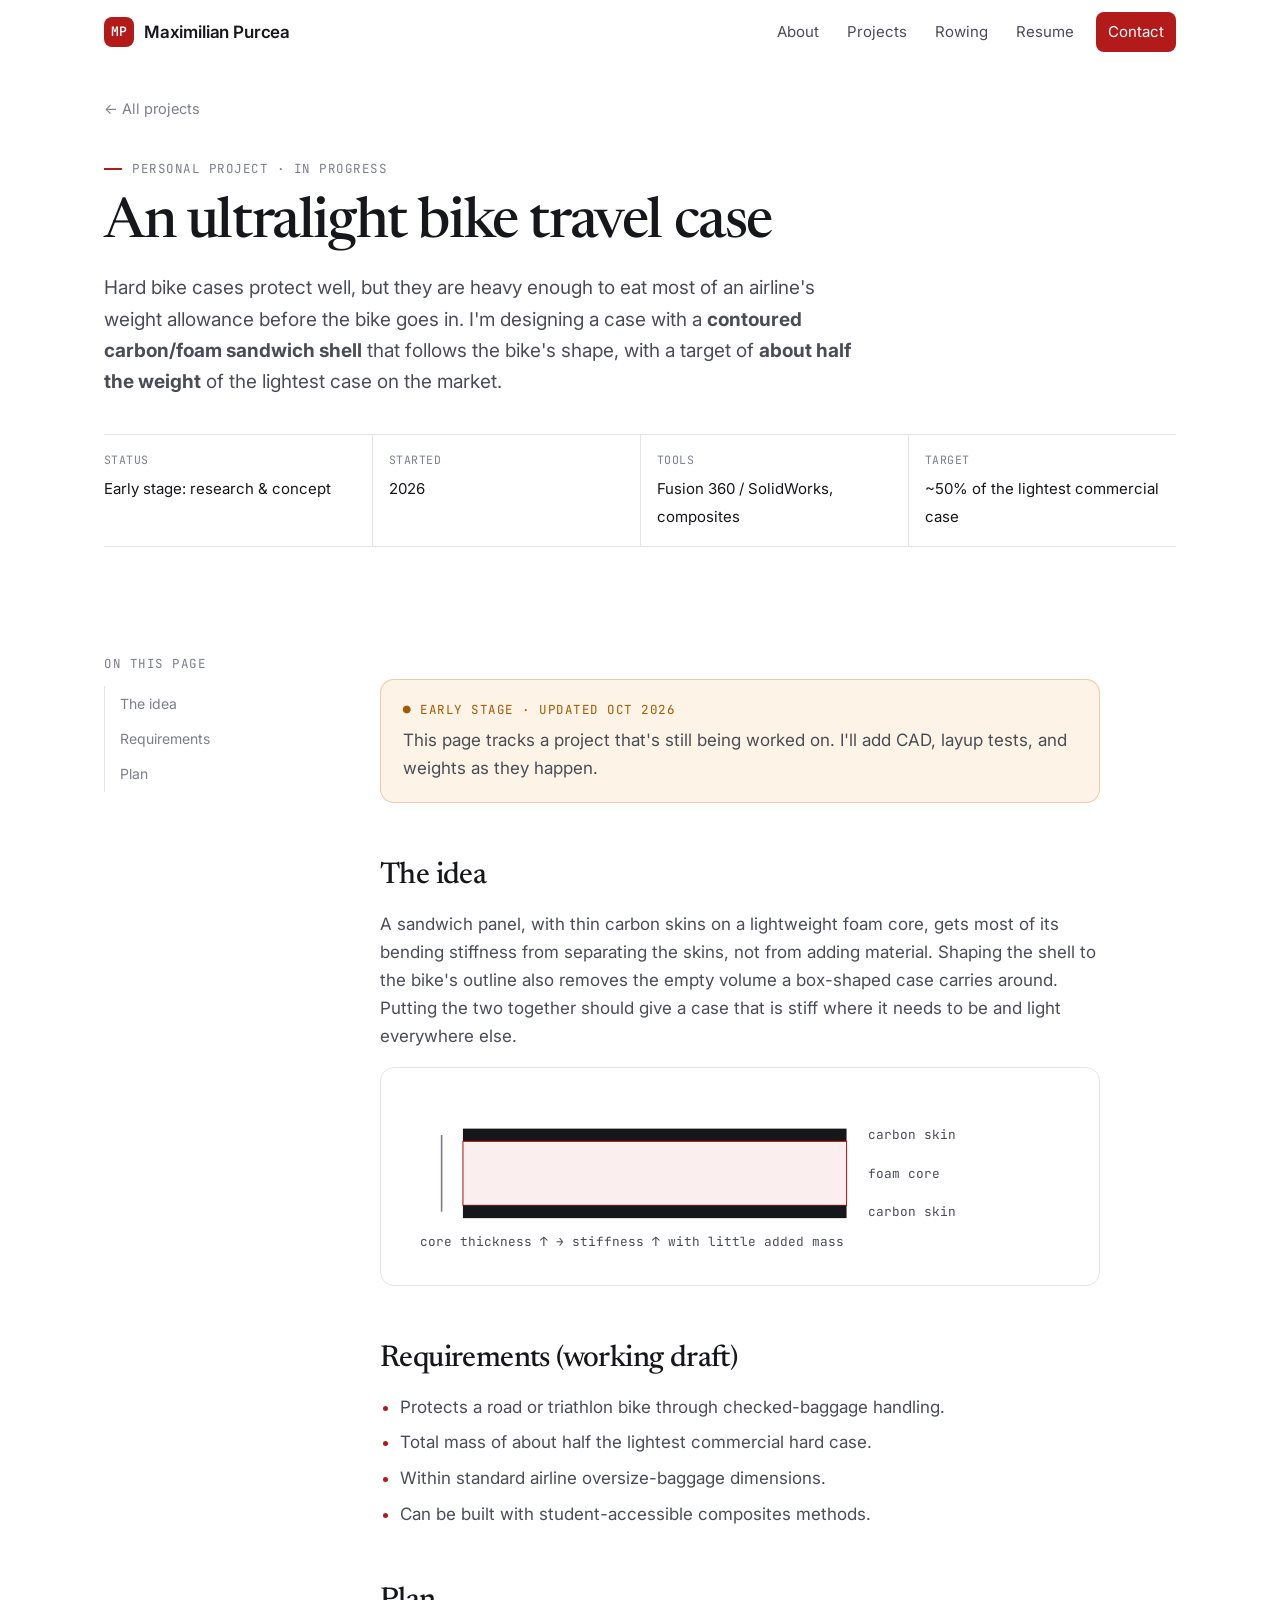
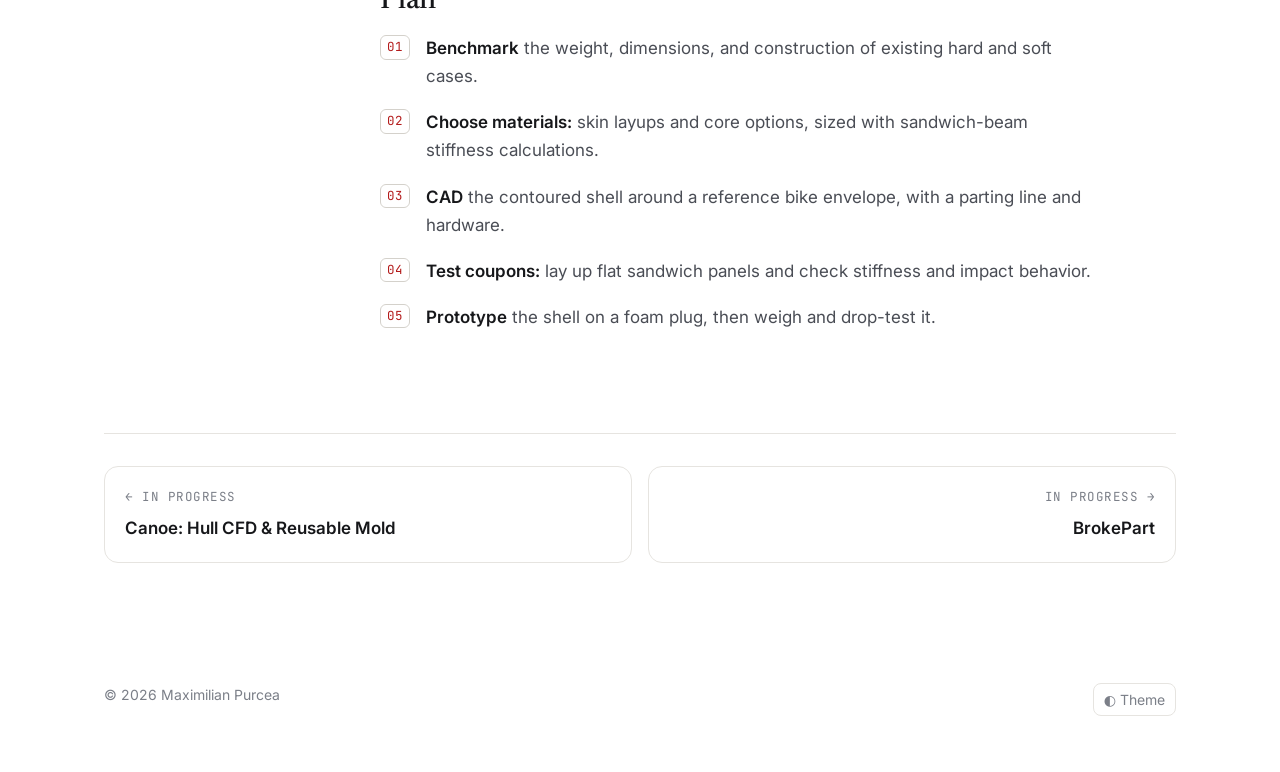
==== projects/bike-travel-case.html @ 12e67c18 "Add files via upload" ====
<!doctype html>
<html lang="en" class="no-js">
<head>
  <meta charset="utf-8">
  <meta name="viewport" content="width=device-width, initial-scale=1">
  <title>Ultralight Bike Travel Case — Maximilian Purcea</title>
  <meta name="description" content="An in-progress personal project: a contoured carbon/foam sandwich bike travel case targeting half the weight of the lightest commercial options.">
  <link rel="icon" href="../img/favicon.svg" type="image/svg+xml">
  <link rel="preconnect" href="https://fonts.googleapis.com">
  <link rel="preconnect" href="https://fonts.gstatic.com" crossorigin>
  <link href="https://fonts.googleapis.com/css2?family=Inter:wght@400;500;600&family=JetBrains+Mono:wght@400;500&family=Newsreader:ital,opsz,wght@0,6..72,400;0,6..72,500;1,6..72,400;1,6..72,500&display=swap" rel="stylesheet">
  <link rel="stylesheet" href="../css/style.css">
  <script>document.documentElement.classList.remove('no-js');</script>
</head>
<body>
<a class="skip" href="#main">Skip to content</a>
<header class="site-header">
  <nav class="container nav" aria-label="Primary">
    <a class="brand" href="../index.html"><span class="brand-mark">MP</span><span>Maximilian Purcea</span></a>
    <button class="nav-toggle" aria-label="Open menu" aria-expanded="false" aria-controls="nav-links">
      <svg viewBox="0 0 24 24" fill="none" stroke="currentColor" stroke-width="2" stroke-linecap="round"><path d="M4 7h16M4 12h16M4 17h16"/></svg>
    </button>
    <ul class="nav-links" id="nav-links">
      <li><a href="../index.html#about">About</a></li>
      <li><a href="../index.html#projects">Projects</a></li>
      <li><a href="../index.html#rowing">Rowing</a></li>
      <li><a href="../index.html#resume">Resume</a></li>
      <li><a class="cta" href="../index.html#contact">Contact</a></li>
    </ul>
  </nav>
</header>

<main id="main" class="container">
  <a class="back" href="../index.html#projects">← All projects</a>

  <section class="case-hero">
    <span class="eyebrow">Personal project · In progress</span>
    <h1>An ultralight bike travel case</h1>
    <p class="lede">Hard bike cases protect well, but they are heavy enough to eat most of an airline's weight allowance before the bike goes in. I'm designing a case with a <strong>contoured carbon/foam sandwich shell</strong> that follows the bike's shape, with a target of <strong>about half the weight</strong> of the lightest case on the market.</p>
    <div class="case-meta">
      <div><span class="mono">Status</span><span>Early stage: research &amp; concept</span></div>
      <div><span class="mono">Started</span><span>2026</span></div>
      <div><span class="mono">Tools</span><span>Fusion 360 / SolidWorks, composites</span></div>
      <div><span class="mono">Target</span><span>~50% of the lightest commercial case</span></div>
    </div>
  </section>

  <div class="case-body">
    <aside class="toc" aria-label="On this page">
      <span class="mono">On this page</span>
      <ol>
        <li><a href="#idea">The idea</a></li>
        <li><a href="#requirements">Requirements</a></li>
        <li><a href="#plan">Plan</a></li>
      </ol>
    </aside>
    <article class="prose">
      <div class="callout wip">
        <span class="mono">● Early stage · updated Oct 2026</span>
        <p>This page tracks a project that's still being worked on. I'll add CAD, layup tests, and weights as they happen.</p>
      </div>

      <h2 id="idea">The idea</h2>
      <p>A sandwich panel, with thin carbon skins on a lightweight foam core, gets most of its bending stiffness from separating the skins, not from adding material. Shaping the shell to the bike's outline also removes the empty volume a box-shaped case carries around. Putting the two together should give a case that is stiff where it needs to be and light everywhere else.</p>

      <div class="diagram" role="img" aria-label="Sandwich panel cross-section: carbon skins on a foam core">
        <svg viewBox="0 0 640 170">
          <g font-family="JetBrains Mono, monospace" font-size="12" fill="var(--ink-2)">
            <rect x="60" y="40" width="360" height="12" fill="var(--ink)"/>
            <rect x="60" y="52" width="360" height="60" fill="var(--accent-soft)" stroke="var(--accent)"/>
            <rect x="60" y="112" width="360" height="12" fill="var(--ink)"/>
            <text x="440" y="50">carbon skin</text>
            <text x="440" y="86">foam core</text>
            <text x="440" y="122">carbon skin</text>
            <path d="M40 46V118" stroke="var(--ink-3)" stroke-width="1.5"/>
            <text x="20" y="150">core thickness ↑ → stiffness ↑ with little added mass</text>
          </g>
        </svg>
      </div>

      <h2 id="requirements">Requirements (working draft)</h2>
      <!-- EDIT ME: adjust these as the design firms up -->
      <ul>
        <li>Protects a road or triathlon bike through checked-baggage handling.</li>
        <li>Total mass of about half the lightest commercial hard case.</li>
        <li>Within standard airline oversize-baggage dimensions.</li>
        <li>Can be built with student-accessible composites methods.</li>
      </ul>

      <h2 id="plan">Plan</h2>
      <ol class="steps">
        <li><strong>Benchmark</strong> the weight, dimensions, and construction of existing hard and soft cases.</li>
        <li><strong>Choose materials:</strong> skin layups and core options, sized with sandwich-beam stiffness calculations.</li>
        <li><strong>CAD</strong> the contoured shell around a reference bike envelope, with a parting line and hardware.</li>
        <li><strong>Test coupons:</strong> lay up flat sandwich panels and check stiffness and impact behavior.</li>
        <li><strong>Prototype</strong> the shell on a foam plug, then weigh and drop-test it.</li>
      </ol>
    </article>
  </div>

  <nav class="next-prev" aria-label="More projects">
    <a href="concrete-canoe.html#season-2026-27"><span class="mono">← In progress</span><b>Canoe: Hull CFD &amp; Reusable Mold</b></a>
    <a href="brokepart.html"><span class="mono">In progress →</span><b>BrokePart</b></a>
  </nav>
</main>

<footer class="site-footer">
  <div class="container">
    <span>© <span id="yr">2026</span> Maximilian Purcea</span>
    <button class="theme-btn" id="theme-btn" type="button" aria-label="Toggle dark mode">◐ Theme</button>
  </div>
</footer>
<script src="../js/main.js"></script>
</body>
</html>
---- css/style.css ----
/* ==========================================================================
   Maximilian Purcea — Portfolio
   Clean white + Cornell carnelian. Edit colors in :root below.
   ========================================================================== */

:root {
  --bg: #ffffff;
  --bg-soft: #f6f5f3;
  --bg-card: #ffffff;
  --ink: #16171a;
  --ink-2: #4a4d55;
  --ink-3: #7b7f88;
  --line: #e6e4e0;
  --line-strong: #d4d1cb;
  --accent: #b31b1b;          /* Cornell carnelian */
  --accent-ink: #ffffff;
  --accent-soft: #fbeeee;
  --wip: #a35a00;
  --wip-soft: #fdf3e6;
  --ok: #1f6f43;
  --ok-soft: #e9f5ee;
  --shadow: 0 1px 2px rgba(20, 20, 30, .04), 0 8px 24px rgba(20, 20, 30, .06);
  --radius: 14px;
  --radius-sm: 8px;
  --maxw: 1120px;
  --font-sans: "Inter", system-ui, -apple-system, "Segoe UI", Roboto, sans-serif;
  --font-serif: "Newsreader", Georgia, "Times New Roman", serif;
  --font-mono: "JetBrains Mono", ui-monospace, SFMono-Regular, Menlo, monospace;
}

@media (prefers-color-scheme: dark) {
  :root:not([data-theme="light"]) {
    --bg: #111214;
    --bg-soft: #17181b;
    --bg-card: #1a1b1f;
    --ink: #ecebe8;
    --ink-2: #b7b8bd;
    --ink-3: #8a8c93;
    --line: #2a2b30;
    --line-strong: #393a40;
    --accent: #e0574f;
    --accent-ink: #111214;
    --accent-soft: #2a1716;
    --wip: #f0a447;
    --wip-soft: #2a2114;
    --ok: #63c08c;
    --ok-soft: #14241b;
    --shadow: 0 1px 2px rgba(0, 0, 0, .3), 0 8px 24px rgba(0, 0, 0, .25);
  }
}
:root[data-theme="dark"] {
  --bg: #111214;
  --bg-soft: #17181b;
  --bg-card: #1a1b1f;
  --ink: #ecebe8;
  --ink-2: #b7b8bd;
  --ink-3: #8a8c93;
  --line: #2a2b30;
  --line-strong: #393a40;
  --accent: #e0574f;
  --accent-ink: #111214;
  --accent-soft: #2a1716;
  --wip: #f0a447;
  --wip-soft: #2a2114;
  --ok: #63c08c;
  --ok-soft: #14241b;
  --shadow: 0 1px 2px rgba(0, 0, 0, .3), 0 8px 24px rgba(0, 0, 0, .25);
}

/* ---------- Base ---------- */
*, *::before, *::after { box-sizing: border-box; }
html { scroll-behavior: smooth; -webkit-text-size-adjust: 100%; }
body {
  margin: 0;
  background: var(--bg);
  color: var(--ink);
  font-family: var(--font-sans);
  font-size: 17px;
  line-height: 1.65;
  -webkit-font-smoothing: antialiased;
  text-rendering: optimizeLegibility;
}
img { max-width: 100%; height: auto; display: block; }
a { color: inherit; text-decoration-color: var(--line-strong); text-underline-offset: 3px; }
a:hover { color: var(--accent); text-decoration-color: currentColor; }
p { margin: 0 0 1em; }
h1, h2, h3, h4 { margin: 0; line-height: 1.15; letter-spacing: -0.02em; font-weight: 600; }
:focus-visible { outline: 2px solid var(--accent); outline-offset: 3px; border-radius: 4px; }
::selection { background: var(--accent); color: var(--accent-ink); }

.container { width: 100%; max-width: var(--maxw); margin: 0 auto; padding: 0 24px; }
.skip { position: absolute; left: -9999px; }
.skip:focus { left: 16px; top: 12px; z-index: 100; background: var(--bg); padding: 8px 12px; }

.mono, .eyebrow {
  font-family: var(--font-mono);
  font-size: 12.5px;
  letter-spacing: 0.04em;
  text-transform: uppercase;
  color: var(--ink-3);
}
.eyebrow { display: inline-flex; align-items: center; gap: 10px; }
.eyebrow::before { content: ""; width: 18px; height: 2px; background: var(--accent); }

/* ---------- Header ---------- */
.site-header {
  position: sticky; top: env(safe-area-inset-top, 0px); z-index: 50;
  background: color-mix(in srgb, var(--bg) 86%, transparent);
  backdrop-filter: saturate(1.4) blur(12px);
  -webkit-backdrop-filter: saturate(1.4) blur(12px);
  border-bottom: 1px solid transparent;
  transition: border-color .2s;
}
.site-header.scrolled { border-bottom-color: var(--line); }
.nav { display: flex; align-items: center; justify-content: space-between; height: 64px; }
.brand { display: flex; align-items: center; gap: 10px; text-decoration: none; font-weight: 600; letter-spacing: -0.01em; }
.brand-mark {
  width: 30px; height: 30px; border-radius: 8px; display: grid; place-items: center;
  background: var(--accent); color: var(--accent-ink); font-family: var(--font-mono); font-size: 13px; font-weight: 600;
}
.nav-links { display: flex; gap: 4px; list-style: none; margin: 0; padding: 0; }
.nav-links a {
  display: block; padding: 8px 12px; border-radius: 8px; text-decoration: none;
  font-size: 15px; color: var(--ink-2);
}
.nav-links a:hover { color: var(--ink); background: var(--bg-soft); }
.nav-links a.cta { color: var(--accent-ink); background: var(--accent); margin-left: 6px; }
.nav-links a.cta:hover { filter: brightness(1.08); color: var(--accent-ink); }
.nav-toggle {
  display: none; background: none; border: 1px solid var(--line); border-radius: 8px;
  width: 40px; height: 40px; color: var(--ink); cursor: pointer;
}
.nav-toggle svg { width: 20px; height: 20px; }

@media (max-width: 760px) {
  .nav-toggle { display: grid; place-items: center; }
  .nav-links {
    position: absolute; top: 64px; left: 0; right: 0; flex-direction: column; gap: 0;
    background: var(--bg); border-bottom: 1px solid var(--line); padding: 8px 16px 16px;
    display: none;
  }
  .nav-links.open { display: flex; }
  .nav-links a { padding: 12px 8px; font-size: 16px; }
  .nav-links a.cta { margin: 8px 0 0; text-align: center; }
}

/* ---------- Buttons ---------- */
.btn {
  display: inline-flex; align-items: center; gap: 8px; padding: 11px 18px; border-radius: 10px;
  font-size: 15px; font-weight: 500; text-decoration: none; border: 1px solid var(--line-strong);
  color: var(--ink); background: var(--bg-card); transition: transform .15s, border-color .15s, background .15s;
}
.btn:hover { border-color: var(--ink); color: var(--ink); transform: translateY(-1px); }
.btn-primary { background: var(--accent); border-color: var(--accent); color: var(--accent-ink); }
.btn-primary:hover { background: var(--accent); color: var(--accent-ink); filter: brightness(1.08); border-color: var(--accent); }
.btn svg { width: 16px; height: 16px; }

/* ---------- Hero ---------- */
.hero { padding: 72px 0 56px; }
.hero-grid { display: grid; grid-template-columns: 1.35fr 0.8fr; gap: 64px; align-items: center; }
.hero h1 {
  font-family: var(--font-serif); font-weight: 500; font-size: clamp(38px, 5.4vw, 62px);
  letter-spacing: -0.025em; line-height: 1.04; margin: 18px 0 22px;
}
.hero h1 em { font-style: italic; color: var(--accent); }
.hero .lede { font-size: 19px; color: var(--ink-2); max-width: 36em; }
.hero-actions { display: flex; flex-wrap: wrap; gap: 12px; margin-top: 28px; }
.portrait { position: relative; margin: 0; }
.portrait img {
  width: 100%; height: auto; aspect-ratio: 4 / 5; object-fit: cover; border-radius: var(--radius);
  box-shadow: var(--shadow);
}
.portrait figcaption { margin-top: 10px; }
.hero-facts {
  display: grid; grid-template-columns: repeat(3, 1fr); gap: 0; margin-top: 56px;
  border-top: 1px solid var(--line); border-bottom: 1px solid var(--line);
}
.hero-facts div { padding: 18px 20px 18px 0; }
.hero-facts div + div { padding-left: 20px; border-left: 1px solid var(--line); }
.hero-facts strong { display: block; font-size: 16px; font-weight: 600; }
.hero-facts span { font-size: 14.5px; color: var(--ink-3); }

@media (max-width: 900px) {
  .hero { padding: 40px 0 40px; }
  .hero-grid { grid-template-columns: 1fr; gap: 32px; }
  .portrait { max-width: 240px; order: -1; }
  .hero-facts { grid-template-columns: 1fr; }
  .hero-facts div + div { padding-left: 0; border-left: 0; border-top: 1px solid var(--line); }
}

/* ---------- Sections ---------- */
.section { padding: 88px 0; }
.section.alt { background: var(--bg-soft); }
.section-head { display: flex; align-items: end; justify-content: space-between; gap: 24px; margin-bottom: 40px; flex-wrap: wrap; }
.section-head h2 { font-family: var(--font-serif); font-weight: 500; font-size: clamp(30px, 3.6vw, 42px); margin-top: 12px; }
.section-head p { color: var(--ink-2); max-width: 34em; margin: 0; }
@media (max-width: 760px) { .section { padding: 60px 0; } }

/* About */
.about-grid { display: grid; grid-template-columns: 1.1fr 1fr; gap: 64px; }
.about-copy p { color: var(--ink-2); }
.about-copy p strong { color: var(--ink); font-weight: 600; }
.quote {
  font-family: var(--font-serif); font-style: italic; font-size: 22px; line-height: 1.4;
  border-left: 2px solid var(--accent); padding: 4px 0 4px 20px; margin: 28px 0; color: var(--ink);
}
.caps { display: grid; grid-template-columns: 1fr 1fr; gap: 14px; align-content: start; }
.cap {
  background: var(--bg-card); border: 1px solid var(--line); border-radius: var(--radius); padding: 20px;
}
.cap h3 { font-size: 16px; margin: 10px 0 6px; }
.cap p { font-size: 14.5px; color: var(--ink-2); margin: 0; line-height: 1.55; }
.cap .ico { width: 34px; height: 34px; border-radius: 9px; display: grid; place-items: center; background: var(--accent-soft); color: var(--accent); }
.cap .ico svg { width: 18px; height: 18px; }
.interests { margin-top: 24px; font-size: 15px; color: var(--ink-3); }
@media (max-width: 900px) { .about-grid { grid-template-columns: 1fr; gap: 40px; } }
.life-strip { display: grid; grid-template-columns: repeat(4, 1fr); gap: 12px; margin-top: 48px; }
.life-strip figure { margin: 0; }
.life-strip img { width: 100%; aspect-ratio: 4 / 5; object-fit: cover; border-radius: var(--radius-sm); }
.life-strip figcaption { font-family: var(--font-mono); font-size: 11.5px; letter-spacing: .04em; text-transform: uppercase; color: var(--ink-3); margin-top: 8px; }
@media (max-width: 640px) { .life-strip { grid-template-columns: 1fr 1fr; } }
@media (max-width: 480px) { .caps { grid-template-columns: 1fr; } }

/* ---------- Project cards ---------- */
.filters { display: flex; flex-wrap: wrap; gap: 8px; margin-bottom: 28px; }
.filter {
  font: 500 14px var(--font-sans); padding: 7px 14px; border-radius: 999px; cursor: pointer;
  border: 1px solid var(--line-strong); background: var(--bg-card); color: var(--ink-2);
}
.filter[aria-pressed="true"] { background: var(--ink); border-color: var(--ink); color: var(--bg); }

.grid { display: grid; grid-template-columns: repeat(3, 1fr); gap: 22px; }
.grid.two { grid-template-columns: repeat(2, 1fr); }
@media (max-width: 980px) { .grid { grid-template-columns: repeat(2, 1fr); } }
@media (max-width: 640px) { .grid, .grid.two { grid-template-columns: 1fr; } }

.card {
  display: flex; flex-direction: column; background: var(--bg-card); border: 1px solid var(--line);
  border-radius: var(--radius); overflow: hidden; text-decoration: none; color: inherit;
  transition: transform .2s ease, box-shadow .2s ease, border-color .2s;
}
.card:hover { transform: translateY(-3px); box-shadow: var(--shadow); border-color: var(--line-strong); color: inherit; }
.card-media { aspect-ratio: 16 / 10; background: var(--bg-soft); overflow: hidden; position: relative; }
.card-media img { width: 100%; height: 100%; object-fit: cover; transition: transform .5s ease; }
.card:hover .card-media img { transform: scale(1.03); }
.card-media.contain img { object-fit: contain; padding: 18px; background: #f2f2f2; }
.card-media svg { width: 100%; height: 100%; }
.card-body { padding: 20px 22px 22px; display: flex; flex-direction: column; flex: 1; }
.card-body .mono { margin-bottom: 8px; }
.card h3 { font-size: 19px; margin-bottom: 8px; letter-spacing: -0.015em; }
.card p { font-size: 15px; color: var(--ink-2); line-height: 1.55; margin-bottom: 16px; }
.card .more { margin-top: auto; font-size: 14.5px; font-weight: 500; color: var(--accent); display: inline-flex; gap: 6px; align-items: center; }
.card.featured { grid-column: span 2; flex-direction: row; }
.card.featured .card-media { aspect-ratio: auto; flex: 1.15; min-height: 320px; }
.card.featured .card-body { flex: 1; padding: 30px; justify-content: center; }
.card.featured h3 { font-size: 24px; }
@media (max-width: 980px) {
  .card.featured { grid-column: span 2; }
}
@media (max-width: 640px) {
  .card.featured { grid-column: auto; flex-direction: column; }
  .card.featured .card-media { min-height: 0; aspect-ratio: 16/10; }
  .card.featured .card-body { padding: 20px 22px 22px; }
}

.tags { display: flex; flex-wrap: wrap; gap: 6px; margin-bottom: 14px; }
.tag {
  font-family: var(--font-mono); font-size: 11.5px; letter-spacing: .02em; padding: 3px 8px;
  border-radius: 6px; background: var(--bg-soft); color: var(--ink-2); border: 1px solid var(--line);
}
.status {
  position: absolute; top: 12px; left: 12px; font-family: var(--font-mono); font-size: 11.5px;
  padding: 4px 9px; border-radius: 999px; font-weight: 500; letter-spacing: .02em;
  background: var(--wip-soft); color: var(--wip); border: 1px solid color-mix(in srgb, var(--wip) 30%, transparent);
}
.status.done { background: var(--ok-soft); color: var(--ok); border-color: color-mix(in srgb, var(--ok) 30%, transparent); }
.status::before { content: "●"; margin-right: 6px; font-size: 9px; vertical-align: 1px; }

.subhead { display: flex; align-items: center; gap: 14px; margin: 64px 0 24px; }
.subhead h3 { font-size: 20px; }
.subhead .rule { flex: 1; height: 1px; background: var(--line); }

/* Placeholder art (used where no photo exists yet) */
.ph {
  width: 100%; height: 100%; display: grid; place-items: center; text-align: center;
  background:
    linear-gradient(var(--line) 1px, transparent 1px) 0 0 / 22px 22px,
    linear-gradient(90deg, var(--line) 1px, transparent 1px) 0 0 / 22px 22px,
    var(--bg-soft);
  color: var(--ink-3); font-family: var(--font-mono); font-size: 12.5px; padding: 16px;
}

/* More work list */
.more-list { display: grid; grid-template-columns: repeat(2, 1fr); gap: 22px; margin-top: 8px; }
.more-item { border-top: 2px solid var(--ink); padding-top: 16px; }
.more-item h4 { font-size: 16px; margin: 6px 0 6px; }
.more-item p { font-size: 14.5px; color: var(--ink-2); margin: 0; }
@media (max-width: 860px) { .more-list { grid-template-columns: 1fr; } }

/* ---------- Rowing ---------- */
.row-grid { display: grid; grid-template-columns: 1fr 1fr; gap: 48px; align-items: start; }
.stats { display: grid; grid-template-columns: repeat(3, 1fr); gap: 14px; margin-bottom: 28px; }
.stat { background: var(--bg-card); border: 1px solid var(--line); border-radius: var(--radius); padding: 18px; }
.stat b { display: block; font-family: var(--font-serif); font-weight: 500; font-size: 30px; line-height: 1.1; letter-spacing: -0.02em; }
.stat span { font-size: 13.5px; color: var(--ink-3); }
.results { width: 100%; border-collapse: collapse; font-size: 15px; }
.results th {
  text-align: left; font-family: var(--font-mono); font-size: 11.5px; letter-spacing: .05em; text-transform: uppercase;
  color: var(--ink-3); font-weight: 500; padding: 0 12px 10px 0; border-bottom: 1px solid var(--line-strong);
}
.results td { padding: 13px 12px 13px 0; border-bottom: 1px solid var(--line); vertical-align: top; }
.results td:first-child { white-space: nowrap; color: var(--ink-3); font-family: var(--font-mono); font-size: 13px; }
.results .todo td { color: var(--ink-3); font-style: italic; }
.results .hl { color: var(--accent); font-weight: 600; }
.row-photo { border-radius: var(--radius); overflow: hidden; aspect-ratio: 4/3; border: 1px dashed var(--line-strong); }
.erg { display: grid; grid-template-columns: repeat(3, 1fr); gap: 10px; margin-top: 16px; }
.erg div { border: 1px dashed var(--line-strong); border-radius: var(--radius-sm); padding: 12px; text-align: center; }
.erg b { display: block; font-family: var(--font-mono); font-size: 18px; }
.erg span { font-size: 12.5px; color: var(--ink-3); }
@media (max-width: 900px) { .row-grid { grid-template-columns: 1fr; } }
@media (max-width: 480px) { .stats { grid-template-columns: 1fr; } }

/* ---------- Resume ---------- */
.resume-grid { display: grid; grid-template-columns: 1.5fr 1fr; gap: 56px; }
.timeline { list-style: none; padding: 0; margin: 0; }
.timeline li { display: grid; grid-template-columns: 150px 1fr; gap: 20px; padding: 20px 0; border-top: 1px solid var(--line); }
.timeline li:last-child { border-bottom: 1px solid var(--line); }
.timeline .when { font-family: var(--font-mono); font-size: 12.5px; color: var(--ink-3); padding-top: 3px; }
.timeline h4 { font-size: 17px; margin-bottom: 2px; }
.timeline .org { color: var(--ink-2); font-size: 15px; margin-bottom: 6px; }
.timeline p { font-size: 15px; color: var(--ink-2); margin: 0; }
.skills h4 { font-family: var(--font-mono); font-size: 12px; letter-spacing: .05em; text-transform: uppercase; color: var(--ink-3); font-weight: 500; margin: 0 0 10px; }
.skills .tags { margin-bottom: 24px; }
.skills .tag { font-size: 12.5px; padding: 5px 10px; background: var(--bg-card); }
.resume-card {
  background: var(--bg-card); border: 1px solid var(--line); border-radius: var(--radius); padding: 24px; margin-bottom: 28px;
}
.resume-card p { color: var(--ink-2); font-size: 15px; }
.resume-card .btn { width: 100%; justify-content: center; margin-top: 8px; }
@media (max-width: 900px) { .resume-grid { grid-template-columns: 1fr; } }
@media (max-width: 560px) { .timeline li { grid-template-columns: 1fr; gap: 4px; } }

/* ---------- Contact ---------- */
.contact {
  background: var(--ink); color: var(--bg); border-radius: 20px; padding: 56px;
  display: grid; grid-template-columns: 1.2fr 1fr; gap: 40px; align-items: center;
}
.contact h2 { font-family: var(--font-serif); font-weight: 500; font-size: clamp(30px, 3.8vw, 44px); color: var(--bg); }
.contact p { color: color-mix(in srgb, var(--bg) 70%, var(--ink)); margin-top: 14px; }
.contact-links { display: grid; gap: 10px; }
.contact-links a {
  display: flex; justify-content: space-between; align-items: center; gap: 12px; padding: 16px 18px; border-radius: 12px;
  border: 1px solid color-mix(in srgb, var(--bg) 22%, var(--ink)); text-decoration: none; color: var(--bg);
  transition: background .15s, border-color .15s;
}
.contact-links a:hover { background: color-mix(in srgb, var(--bg) 8%, var(--ink)); border-color: var(--accent); color: var(--bg); }
.contact-links .k { font-family: var(--font-mono); font-size: 12px; text-transform: uppercase; letter-spacing: .05em; opacity: .65; }
.contact-links .v { font-weight: 500; overflow-wrap: anywhere; text-align: right; }
@media (max-width: 860px) { .contact { grid-template-columns: 1fr; padding: 32px 24px; } }

/* ---------- Footer ---------- */
.site-footer { padding: 40px 0 56px; color: var(--ink-3); font-size: 14px; }
.site-footer .container { display: flex; justify-content: space-between; gap: 16px; flex-wrap: wrap; }
.theme-btn { background: none; border: 1px solid var(--line); color: var(--ink-3); border-radius: 8px; padding: 4px 10px; font: inherit; cursor: pointer; }

/* ==========================================================================
   Project (case study) pages
   ========================================================================== */
.back { display: inline-flex; align-items: center; gap: 6px; font-size: 14.5px; text-decoration: none; color: var(--ink-3); margin-top: 32px; }
.back:hover { color: var(--accent); }
.case-hero { padding: 28px 0 40px; }
.case-hero h1 { font-family: var(--font-serif); font-weight: 500; font-size: clamp(36px, 5vw, 56px); letter-spacing: -0.025em; line-height: 1.05; margin: 16px 0 18px; max-width: 18em; }
.case-hero .lede { font-size: 19px; color: var(--ink-2); max-width: 40em; }
.case-meta {
  display: grid; grid-template-columns: repeat(4, 1fr); gap: 0; margin-top: 36px;
  border-top: 1px solid var(--line); border-bottom: 1px solid var(--line);
}
.case-meta div { padding: 16px 16px 16px 0; }
.case-meta div + div { padding-left: 16px; border-left: 1px solid var(--line); }
.case-meta .mono { display: block; margin-bottom: 4px; font-size: 11.5px; }
.case-meta span:not(.mono) { font-size: 15px; }
@media (max-width: 760px) {
  .case-meta { grid-template-columns: 1fr 1fr; }
  .case-meta div:nth-child(3) { padding-left: 0; border-left: 0; }
  .case-meta div:nth-child(n+3) { border-top: 1px solid var(--line); }
}
.case-cover { margin: 8px 0 0; }
.case-cover img { width: 100%; max-height: 620px; object-fit: cover; border-radius: var(--radius); }
.case-cover figcaption, figure figcaption { font-size: 13.5px; color: var(--ink-3); margin-top: 10px; line-height: 1.5; }

.case-body { display: grid; grid-template-columns: 220px 1fr; gap: 56px; padding: 64px 0 40px; }
.toc { position: sticky; top: 88px; align-self: start; font-size: 14px; }
.toc ol { list-style: none; padding: 0; margin: 12px 0 0; border-left: 1px solid var(--line); }
.toc a { display: block; padding: 6px 0 6px 14px; text-decoration: none; color: var(--ink-3); margin-left: -1px; border-left: 2px solid transparent; }
.toc a:hover, .toc a.active { color: var(--ink); border-left-color: var(--accent); }
@media (max-width: 900px) { .case-body { grid-template-columns: 1fr; gap: 0; padding-top: 40px; } .toc { display: none; } }

.prose { max-width: 720px; }
.prose h2 { font-family: var(--font-serif); font-weight: 500; font-size: 30px; margin: 56px 0 16px; scroll-margin-top: 90px; }
.prose h2:first-child { margin-top: 0; }
.prose h3 { font-size: 18px; margin: 32px 0 10px; }
.prose p, .prose li { color: var(--ink-2); }
.prose strong { color: var(--ink); font-weight: 600; }
.prose ul, .prose ol { padding-left: 1.2em; margin: 0 0 1.2em; }
.prose li { margin-bottom: .45em; }
.prose li::marker { color: var(--accent); }
.prose figure { margin: 32px 0; }
.prose figure img { border-radius: var(--radius-sm); border: 1px solid var(--line); width: 100%; }
.prose .wide { margin-left: 0; margin-right: 0; }

.callout {
  border: 1px solid var(--line); background: var(--bg-soft); border-radius: var(--radius); padding: 20px 22px; margin: 28px 0;
}
.callout .mono { display: block; margin-bottom: 6px; color: var(--accent); }
.callout p:last-child { margin: 0; }
.callout.wip { background: var(--wip-soft); border-color: color-mix(in srgb, var(--wip) 25%, transparent); }
.callout.wip .mono { color: var(--wip); }

.kpis { display: grid; grid-template-columns: repeat(3, 1fr); gap: 12px; margin: 28px 0; }
.kpi { border: 1px solid var(--line); border-radius: var(--radius-sm); padding: 16px; background: var(--bg-card); }
.kpi b { display: block; font-family: var(--font-serif); font-weight: 500; font-size: 28px; line-height: 1.1; color: var(--ink); }
.kpi span { font-size: 13.5px; color: var(--ink-3); }
@media (max-width: 560px) { .kpis { grid-template-columns: 1fr 1fr; } }

.gallery { display: grid; grid-template-columns: repeat(2, 1fr); gap: 12px; margin: 28px 0; }
.gallery.three { grid-template-columns: repeat(3, 1fr); }
.gallery figure { margin: 0; }
.gallery img { width: 100%; aspect-ratio: 4/3; object-fit: cover; border-radius: var(--radius-sm); border: 1px solid var(--line); }
.gallery.contain img { object-fit: contain; background: #f2f2f2; padding: 10px; }
@media (max-width: 560px) { .gallery, .gallery.three { grid-template-columns: 1fr 1fr; } }

.steps { counter-reset: s; list-style: none; padding: 0 !important; }
.steps li { counter-increment: s; position: relative; padding: 0 0 18px 46px; margin: 0; }
.steps li::before {
  content: counter(s, decimal-leading-zero); position: absolute; left: 0; top: 1px; font-family: var(--font-mono);
  font-size: 12.5px; color: var(--accent); border: 1px solid var(--line-strong); border-radius: 6px; padding: 1px 6px;
}
.table-wrap { overflow-x: auto; margin: 24px 0; }
.spec { width: 100%; border-collapse: collapse; font-size: 15px; }
.spec th { text-align: left; font-family: var(--font-mono); font-size: 11.5px; text-transform: uppercase; letter-spacing: .05em; color: var(--ink-3); font-weight: 500; padding: 0 12px 10px 0; border-bottom: 1px solid var(--line-strong); }
.spec td { padding: 11px 12px 11px 0; border-bottom: 1px solid var(--line); color: var(--ink-2); vertical-align: top; }
.spec td:first-child { color: var(--ink); font-weight: 500; }

.diagram { border: 1px solid var(--line); border-radius: var(--radius); background: var(--bg-card); padding: 18px; }
.diagram svg { width: 100%; height: auto; display: block; }
.diagram text { font-family: var(--font-mono); }

.next-prev { display: grid; grid-template-columns: 1fr 1fr; gap: 16px; padding: 32px 0 80px; border-top: 1px solid var(--line); margin-top: 24px; }
.next-prev a { display: block; padding: 20px; border: 1px solid var(--line); border-radius: var(--radius); text-decoration: none; }
.next-prev a:hover { border-color: var(--accent); }
.next-prev .mono { display: block; margin-bottom: 6px; }
.next-prev b { font-weight: 600; font-size: 17px; }
.next-prev a:last-child { text-align: right; }
@media (max-width: 560px) { .next-prev { grid-template-columns: 1fr; } .next-prev a:last-child { text-align: left; } }

/* ---------- Motion ---------- */
.reveal { transform: translateY(10px); transition: transform .6s ease; }
.reveal.in { transform: none; }
@media (prefers-reduced-motion: reduce) {
  html { scroll-behavior: auto; }
  .reveal { opacity: 1; transform: none; transition: none; }
  .card, .card-media img, .btn { transition: none; }
}
.no-js .reveal { opacity: 1; transform: none; }

@media print {
  .site-header, .site-footer, .toc, .next-prev, .hero-actions { display: none !important; }
  .reveal { opacity: 1 !important; transform: none !important; }
}
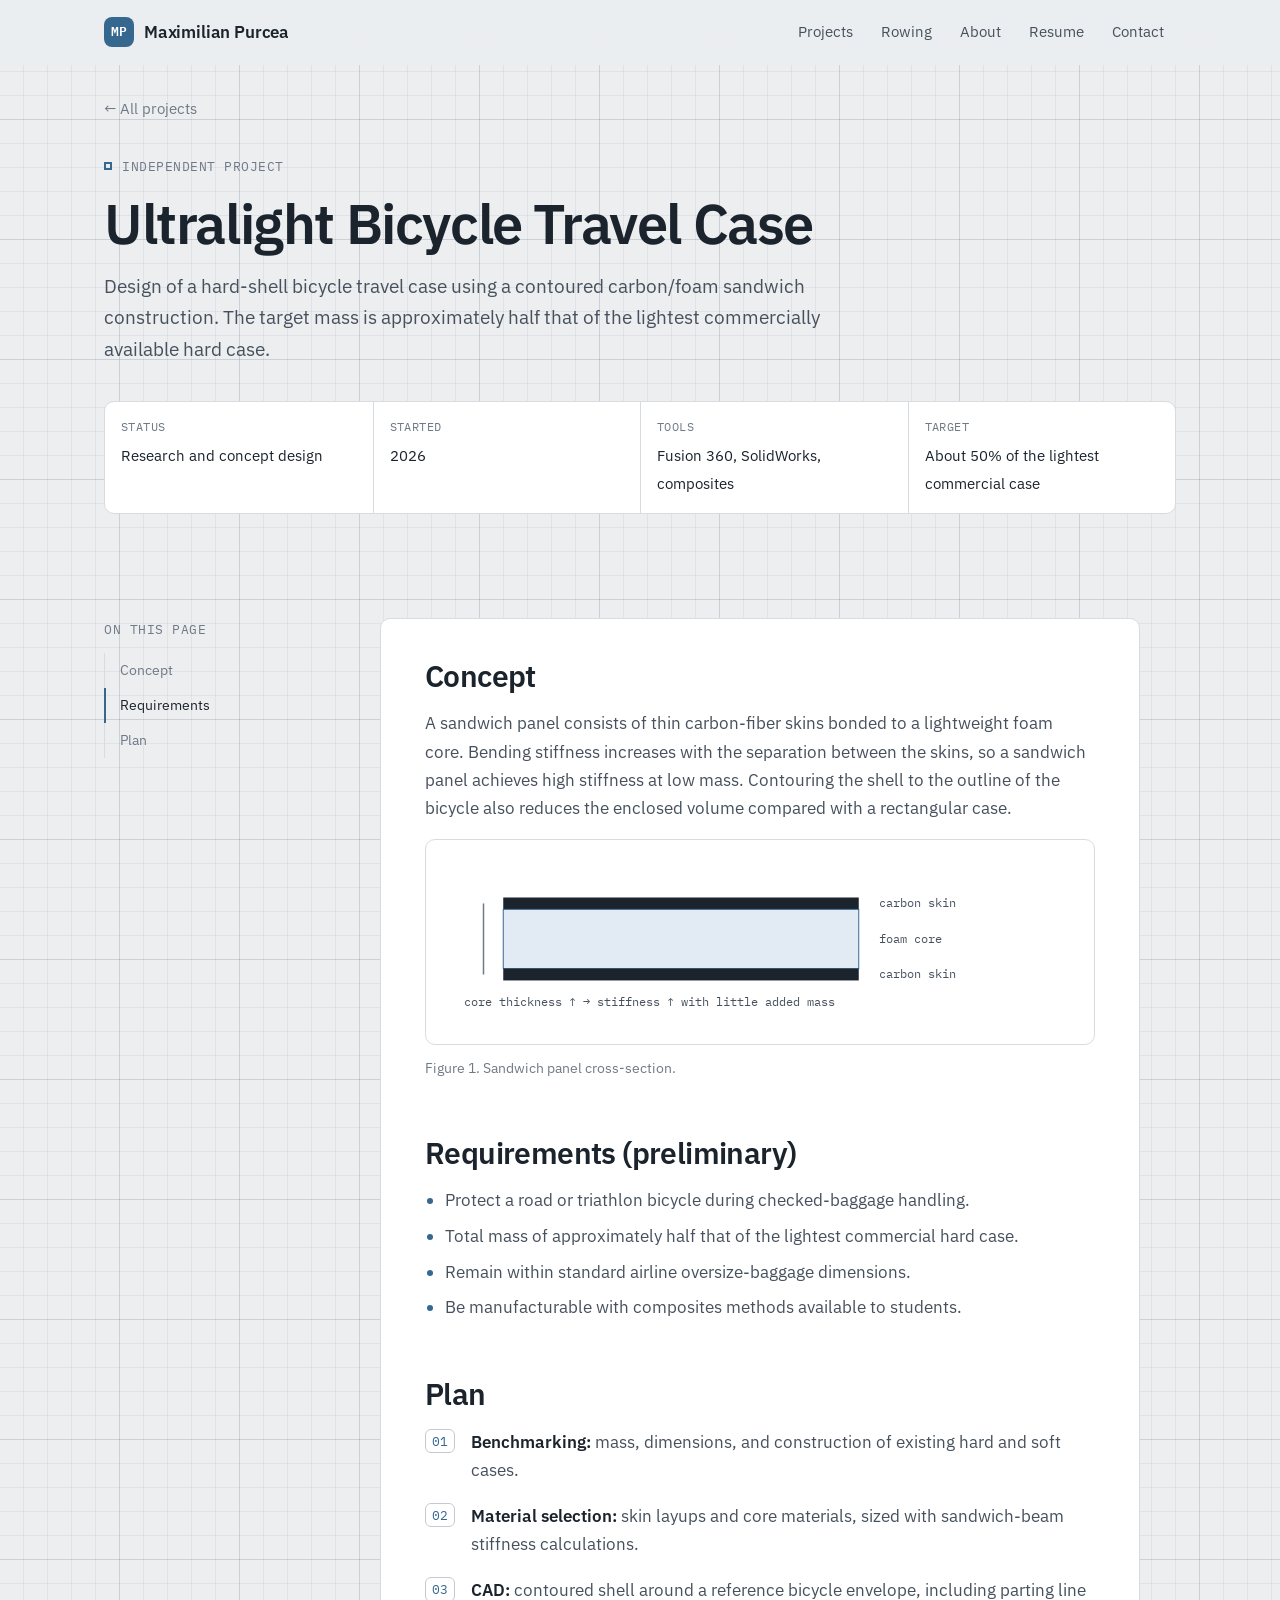
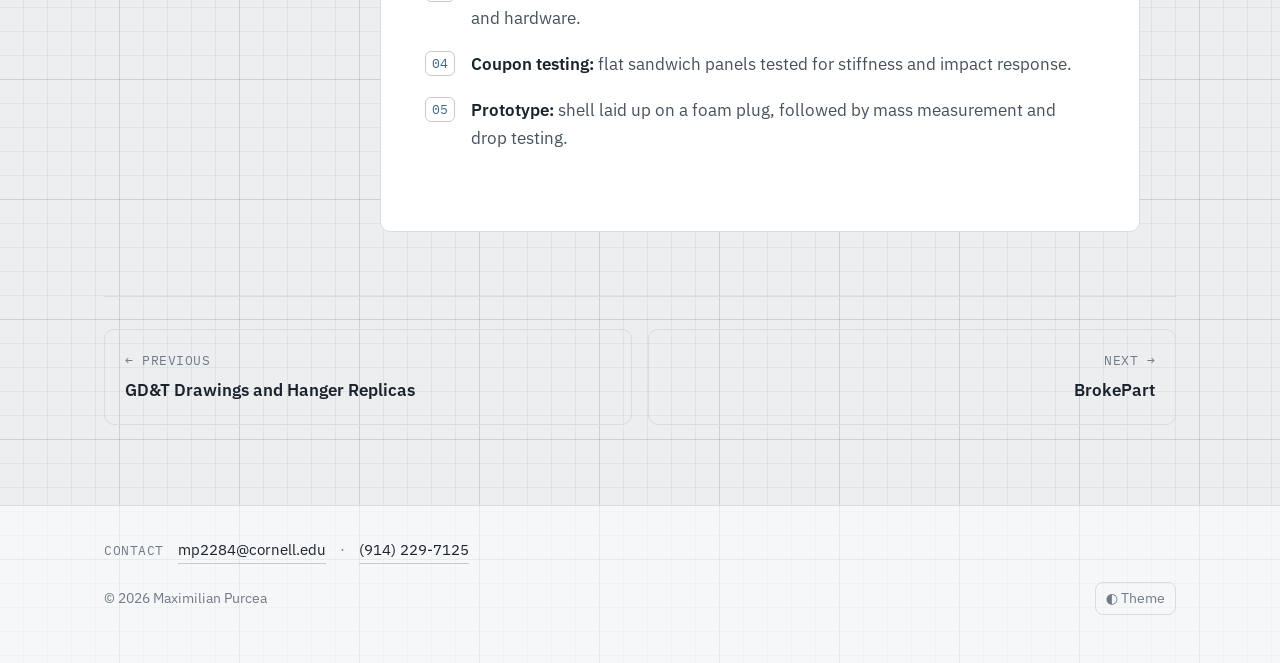
==== commit ff761ef5: "update site" ====
--- a/projects/bike-travel-case.html
+++ b/projects/bike-travel-case.html
@@ -3,12 +3,12 @@
 <head>
   <meta charset="utf-8">
   <meta name="viewport" content="width=device-width, initial-scale=1">
-  <title>Ultralight Bike Travel Case — Maximilian Purcea</title>
-  <meta name="description" content="An in-progress personal project: a contoured carbon/foam sandwich bike travel case targeting half the weight of the lightest commercial options.">
+  <title>Ultralight Bike Travel Case | Maximilian Purcea</title>
+  <meta name="description" content="Independent project: a contoured carbon/foam sandwich bicycle travel case targeting half the mass of the lightest commercial hard case.">
   <link rel="icon" href="../img/favicon.svg" type="image/svg+xml">
   <link rel="preconnect" href="https://fonts.googleapis.com">
   <link rel="preconnect" href="https://fonts.gstatic.com" crossorigin>
-  <link href="https://fonts.googleapis.com/css2?family=Inter:wght@400;500;600&family=JetBrains+Mono:wght@400;500&family=Newsreader:ital,opsz,wght@0,6..72,400;0,6..72,500;1,6..72,400;1,6..72,500&display=swap" rel="stylesheet">
+  <link href="https://fonts.googleapis.com/css2?family=IBM+Plex+Mono:wght@400;500&family=IBM+Plex+Sans:wght@400;500;600&display=swap" rel="stylesheet">
   <link rel="stylesheet" href="../css/style.css">
   <script>document.documentElement.classList.remove('no-js');</script>
 </head>
@@ -21,11 +21,11 @@
       <svg viewBox="0 0 24 24" fill="none" stroke="currentColor" stroke-width="2" stroke-linecap="round"><path d="M4 7h16M4 12h16M4 17h16"/></svg>
     </button>
     <ul class="nav-links" id="nav-links">
-      <li><a href="../index.html#about">About</a></li>
       <li><a href="../index.html#projects">Projects</a></li>
       <li><a href="../index.html#rowing">Rowing</a></li>
+      <li><a href="../index.html#about">About</a></li>
       <li><a href="../index.html#resume">Resume</a></li>
-      <li><a class="cta" href="../index.html#contact">Contact</a></li>
+      <li><a href="../index.html#contact">Contact</a></li>
     </ul>
   </nav>
 </header>
@@ -34,14 +34,14 @@
   <a class="back" href="../index.html#projects">← All projects</a>
 
   <section class="case-hero">
-    <span class="eyebrow">Personal project · In progress</span>
-    <h1>An ultralight bike travel case</h1>
-    <p class="lede">Hard bike cases protect well, but they are heavy enough to eat most of an airline's weight allowance before the bike goes in. I'm designing a case with a <strong>contoured carbon/foam sandwich shell</strong> that follows the bike's shape, with a target of <strong>about half the weight</strong> of the lightest case on the market.</p>
+    <span class="eyebrow">Independent project</span>
+    <h1>Ultralight Bicycle Travel Case</h1>
+    <p class="lede">Design of a hard-shell bicycle travel case using a contoured carbon/foam sandwich construction. The target mass is approximately half that of the lightest commercially available hard case.</p>
     <div class="case-meta">
-      <div><span class="mono">Status</span><span>Early stage: research &amp; concept</span></div>
+      <div><span class="mono">Status</span><span>Research and concept design</span></div>
       <div><span class="mono">Started</span><span>2026</span></div>
-      <div><span class="mono">Tools</span><span>Fusion 360 / SolidWorks, composites</span></div>
-      <div><span class="mono">Target</span><span>~50% of the lightest commercial case</span></div>
+      <div><span class="mono">Tools</span><span>Fusion 360, SolidWorks, composites</span></div>
+      <div><span class="mono">Target</span><span>About 50% of the lightest commercial case</span></div>
     </div>
   </section>
 
@@ -49,19 +49,15 @@
     <aside class="toc" aria-label="On this page">
       <span class="mono">On this page</span>
       <ol>
-        <li><a href="#idea">The idea</a></li>
+        <li><a href="#concept">Concept</a></li>
         <li><a href="#requirements">Requirements</a></li>
         <li><a href="#plan">Plan</a></li>
       </ol>
     </aside>
     <article class="prose">
-      <div class="callout wip">
-        <span class="mono">● Early stage · updated Oct 2026</span>
-        <p>This page tracks a project that's still being worked on. I'll add CAD, layup tests, and weights as they happen.</p>
-      </div>
 
-      <h2 id="idea">The idea</h2>
-      <p>A sandwich panel, with thin carbon skins on a lightweight foam core, gets most of its bending stiffness from separating the skins, not from adding material. Shaping the shell to the bike's outline also removes the empty volume a box-shaped case carries around. Putting the two together should give a case that is stiff where it needs to be and light everywhere else.</p>
+      <h2 id="concept">Concept</h2>
+      <p>A sandwich panel consists of thin carbon-fiber skins bonded to a lightweight foam core. Bending stiffness increases with the separation between the skins, so a sandwich panel achieves high stiffness at low mass. Contouring the shell to the outline of the bicycle also reduces the enclosed volume compared with a rectangular case.</p>
 
       <div class="diagram" role="img" aria-label="Sandwich panel cross-section: carbon skins on a foam core">
         <svg viewBox="0 0 640 170">
@@ -77,37 +73,46 @@
           </g>
         </svg>
       </div>
+      <p style="margin-top:12px;font-size:14px;color:var(--ink-3)">Figure 1. Sandwich panel cross-section.</p>
 
-      <h2 id="requirements">Requirements (working draft)</h2>
-      <!-- EDIT ME: adjust these as the design firms up -->
+      <h2 id="requirements">Requirements (preliminary)</h2>
+      <!-- EDIT ME: revise as the design develops -->
       <ul>
-        <li>Protects a road or triathlon bike through checked-baggage handling.</li>
-        <li>Total mass of about half the lightest commercial hard case.</li>
-        <li>Within standard airline oversize-baggage dimensions.</li>
-        <li>Can be built with student-accessible composites methods.</li>
+        <li>Protect a road or triathlon bicycle during checked-baggage handling.</li>
+        <li>Total mass of approximately half that of the lightest commercial hard case.</li>
+        <li>Remain within standard airline oversize-baggage dimensions.</li>
+        <li>Be manufacturable with composites methods available to students.</li>
       </ul>
 
       <h2 id="plan">Plan</h2>
       <ol class="steps">
-        <li><strong>Benchmark</strong> the weight, dimensions, and construction of existing hard and soft cases.</li>
-        <li><strong>Choose materials:</strong> skin layups and core options, sized with sandwich-beam stiffness calculations.</li>
-        <li><strong>CAD</strong> the contoured shell around a reference bike envelope, with a parting line and hardware.</li>
-        <li><strong>Test coupons:</strong> lay up flat sandwich panels and check stiffness and impact behavior.</li>
-        <li><strong>Prototype</strong> the shell on a foam plug, then weigh and drop-test it.</li>
+        <li><strong>Benchmarking:</strong> mass, dimensions, and construction of existing hard and soft cases.</li>
+        <li><strong>Material selection:</strong> skin layups and core materials, sized with sandwich-beam stiffness calculations.</li>
+        <li><strong>CAD:</strong> contoured shell around a reference bicycle envelope, including parting line and hardware.</li>
+        <li><strong>Coupon testing:</strong> flat sandwich panels tested for stiffness and impact response.</li>
+        <li><strong>Prototype:</strong> shell laid up on a foam plug, followed by mass measurement and drop testing.</li>
       </ol>
     </article>
   </div>
 
   <nav class="next-prev" aria-label="More projects">
-    <a href="concrete-canoe.html#season-2026-27"><span class="mono">← In progress</span><b>Canoe: Hull CFD &amp; Reusable Mold</b></a>
-    <a href="brokepart.html"><span class="mono">In progress →</span><b>BrokePart</b></a>
+    <a href="drawings-and-hangers.html"><span class="mono">← Previous</span><b>GD&amp;T Drawings and Hanger Replicas</b></a>
+    <a href="brokepart.html"><span class="mono">Next →</span><b>BrokePart</b></a>
   </nav>
 </main>
 
 <footer class="site-footer">
   <div class="container">
-    <span>© <span id="yr">2026</span> Maximilian Purcea</span>
-    <button class="theme-btn" id="theme-btn" type="button" aria-label="Toggle dark mode">◐ Theme</button>
+    <div class="footer-contact">
+      <span class="mono">Contact</span>
+      <a href="mailto:mp2284@cornell.edu">mp2284@cornell.edu</a>
+      <span class="sep" aria-hidden="true">·</span>
+      <a href="tel:+19142297125">(914) 229-7125</a>
+    </div>
+    <div class="footer-meta">
+      <span>© <span id="yr">2026</span> Maximilian Purcea</span>
+      <button class="theme-btn" id="theme-btn" type="button" aria-label="Toggle dark mode">◐ Theme</button>
+    </div>
   </div>
 </footer>
 <script src="../js/main.js"></script>
--- a/css/style.css
+++ b/css/style.css
@@ -3,68 +3,83 @@
    Clean white + Cornell carnelian. Edit colors in :root below.
    ========================================================================== */
 
+/* Layout concept: drafting-sheet grid background, white panels, steel-blue highlights. */
 :root {
-  --bg: #ffffff;
-  --bg-soft: #f6f5f3;
+  --bg: #eceef0;              /* light gray drafting sheet */
+  --grid-minor: rgba(60, 80, 100, .07);
+  --grid-major: rgba(60, 80, 100, .12);
+  --bg-soft: #e3e6ea;
   --bg-card: #ffffff;
-  --ink: #16171a;
-  --ink-2: #4a4d55;
-  --ink-3: #7b7f88;
-  --line: #e6e4e0;
-  --line-strong: #d4d1cb;
-  --accent: #b31b1b;          /* Cornell carnelian */
+  --ink: #1b232c;
+  --ink-2: #46515d;
+  --ink-3: #6f7a86;
+  --line: #d7dce1;
+  --line-strong: #c3cad1;
+  --accent: #36678f;          /* steel blue */
   --accent-ink: #ffffff;
-  --accent-soft: #fbeeee;
-  --wip: #a35a00;
-  --wip-soft: #fdf3e6;
+  --accent-soft: #e2ebf3;
+  --wip: #9a5b0f;
+  --wip-soft: #fbf1e3;
   --ok: #1f6f43;
   --ok-soft: #e9f5ee;
-  --shadow: 0 1px 2px rgba(20, 20, 30, .04), 0 8px 24px rgba(20, 20, 30, .06);
-  --radius: 14px;
-  --radius-sm: 8px;
+  --panel-dark: #1f2b37;
+  --panel-dark-ink: #eef2f6;
+  --shadow: 0 1px 2px rgba(20, 30, 45, .05), 0 8px 24px rgba(20, 30, 45, .07);
+  --radius: 10px;
+  --radius-sm: 6px;
   --maxw: 1120px;
-  --font-sans: "Inter", system-ui, -apple-system, "Segoe UI", Roboto, sans-serif;
-  --font-serif: "Newsreader", Georgia, "Times New Roman", serif;
-  --font-mono: "JetBrains Mono", ui-monospace, SFMono-Regular, Menlo, monospace;
+  --font-sans: "IBM Plex Sans", system-ui, -apple-system, "Segoe UI", Roboto, sans-serif;
+  --font-serif: "IBM Plex Sans", system-ui, -apple-system, "Segoe UI", Roboto, sans-serif;
+  --font-mono: "IBM Plex Mono", ui-monospace, SFMono-Regular, Menlo, monospace;
 }
 
 @media (prefers-color-scheme: dark) {
   :root:not([data-theme="light"]) {
-    --bg: #111214;
-    --bg-soft: #17181b;
-    --bg-card: #1a1b1f;
-    --ink: #ecebe8;
-    --ink-2: #b7b8bd;
-    --ink-3: #8a8c93;
-    --line: #2a2b30;
-    --line-strong: #393a40;
-    --accent: #e0574f;
-    --accent-ink: #111214;
-    --accent-soft: #2a1716;
+    --bg: #14191f;
+    --grid-minor: rgba(160, 185, 210, .05);
+    --grid-major: rgba(160, 185, 210, .09);
+    --bg-soft: #1a2027;
+    --bg-card: #1c232b;
+    --ink: #e7ebef;
+    --ink-2: #b4bec8;
+    --ink-3: #8794a1;
+    --line: #2b343e;
+    --line-strong: #3a4550;
+    --accent: #7eaed6;
+    --accent-ink: #0f1419;
+    --accent-soft: #1d2b38;
     --wip: #f0a447;
     --wip-soft: #2a2114;
     --ok: #63c08c;
     --ok-soft: #14241b;
+    --panel-dark: #0f1419;
+    --panel-dark-ink: #e7ebef;
     --shadow: 0 1px 2px rgba(0, 0, 0, .3), 0 8px 24px rgba(0, 0, 0, .25);
+    color-scheme: dark;
   }
 }
 :root[data-theme="dark"] {
-  --bg: #111214;
-  --bg-soft: #17181b;
-  --bg-card: #1a1b1f;
-  --ink: #ecebe8;
-  --ink-2: #b7b8bd;
-  --ink-3: #8a8c93;
-  --line: #2a2b30;
-  --line-strong: #393a40;
-  --accent: #e0574f;
-  --accent-ink: #111214;
-  --accent-soft: #2a1716;
+  --bg: #14191f;
+  --grid-minor: rgba(160, 185, 210, .05);
+  --grid-major: rgba(160, 185, 210, .09);
+  --bg-soft: #1a2027;
+  --bg-card: #1c232b;
+  --ink: #e7ebef;
+  --ink-2: #b4bec8;
+  --ink-3: #8794a1;
+  --line: #2b343e;
+  --line-strong: #3a4550;
+  --accent: #7eaed6;
+  --accent-ink: #0f1419;
+  --accent-soft: #1d2b38;
   --wip: #f0a447;
   --wip-soft: #2a2114;
   --ok: #63c08c;
   --ok-soft: #14241b;
+  --panel-dark: #0f1419;
+  --panel-dark-ink: #e7ebef;
   --shadow: 0 1px 2px rgba(0, 0, 0, .3), 0 8px 24px rgba(0, 0, 0, .25);
+  color-scheme: dark;
 }
 
 /* ---------- Base ---------- */
@@ -72,7 +87,14 @@
 html { scroll-behavior: smooth; -webkit-text-size-adjust: 100%; }
 body {
   margin: 0;
-  background: var(--bg);
+  background-color: var(--bg);
+  background-image:
+    linear-gradient(var(--grid-major) 1px, transparent 1px),
+    linear-gradient(90deg, var(--grid-major) 1px, transparent 1px),
+    linear-gradient(var(--grid-minor) 1px, transparent 1px),
+    linear-gradient(90deg, var(--grid-minor) 1px, transparent 1px);
+  background-size: 120px 120px, 120px 120px, 24px 24px, 24px 24px;
+  background-position: -1px -1px;
   color: var(--ink);
   font-family: var(--font-sans);
   font-size: 17px;
@@ -100,12 +122,12 @@
   color: var(--ink-3);
 }
 .eyebrow { display: inline-flex; align-items: center; gap: 10px; }
-.eyebrow::before { content: ""; width: 18px; height: 2px; background: var(--accent); }
+.eyebrow::before { content: ""; width: 8px; height: 8px; border: 2px solid var(--accent); }
 
 /* ---------- Header ---------- */
 .site-header {
   position: sticky; top: env(safe-area-inset-top, 0px); z-index: 50;
-  background: color-mix(in srgb, var(--bg) 86%, transparent);
+  background: color-mix(in srgb, var(--bg) 90%, transparent);
   backdrop-filter: saturate(1.4) blur(12px);
   -webkit-backdrop-filter: saturate(1.4) blur(12px);
   border-bottom: 1px solid transparent;
@@ -159,8 +181,8 @@
 .hero { padding: 72px 0 56px; }
 .hero-grid { display: grid; grid-template-columns: 1.35fr 0.8fr; gap: 64px; align-items: center; }
 .hero h1 {
-  font-family: var(--font-serif); font-weight: 500; font-size: clamp(38px, 5.4vw, 62px);
-  letter-spacing: -0.025em; line-height: 1.04; margin: 18px 0 22px;
+  font-family: var(--font-sans); font-weight: 600; font-size: clamp(32px, 4.4vw, 52px);
+  letter-spacing: -0.02em; line-height: 1.1; margin: 18px 0 22px; text-wrap: balance;
 }
 .hero h1 em { font-style: italic; color: var(--accent); }
 .hero .lede { font-size: 19px; color: var(--ink-2); max-width: 36em; }
@@ -173,9 +195,9 @@
 .portrait figcaption { margin-top: 10px; }
 .hero-facts {
   display: grid; grid-template-columns: repeat(3, 1fr); gap: 0; margin-top: 56px;
-  border-top: 1px solid var(--line); border-bottom: 1px solid var(--line);
-}
-.hero-facts div { padding: 18px 20px 18px 0; }
+  background: var(--bg-card); border: 1px solid var(--line); border-radius: var(--radius);
+}
+.hero-facts div { padding: 18px 20px; }
 .hero-facts div + div { padding-left: 20px; border-left: 1px solid var(--line); }
 .hero-facts strong { display: block; font-size: 16px; font-weight: 600; }
 .hero-facts span { font-size: 14.5px; color: var(--ink-3); }
@@ -185,14 +207,14 @@
   .hero-grid { grid-template-columns: 1fr; gap: 32px; }
   .portrait { max-width: 240px; order: -1; }
   .hero-facts { grid-template-columns: 1fr; }
-  .hero-facts div + div { padding-left: 0; border-left: 0; border-top: 1px solid var(--line); }
+  .hero-facts div + div { border-left: 0; border-top: 1px solid var(--line); }
 }
 
 /* ---------- Sections ---------- */
 .section { padding: 88px 0; }
-.section.alt { background: var(--bg-soft); }
+.section.alt { background: color-mix(in srgb, var(--bg-card) 55%, transparent); border-top: 1px solid var(--line); border-bottom: 1px solid var(--line); }
 .section-head { display: flex; align-items: end; justify-content: space-between; gap: 24px; margin-bottom: 40px; flex-wrap: wrap; }
-.section-head h2 { font-family: var(--font-serif); font-weight: 500; font-size: clamp(30px, 3.6vw, 42px); margin-top: 12px; }
+.section-head h2 { font-family: var(--font-sans); font-weight: 600; font-size: clamp(30px, 3.6vw, 42px); margin-top: 12px; }
 .section-head p { color: var(--ink-2); max-width: 34em; margin: 0; }
 @media (max-width: 760px) { .section { padding: 60px 0; } }
 
@@ -201,7 +223,7 @@
 .about-copy p { color: var(--ink-2); }
 .about-copy p strong { color: var(--ink); font-weight: 600; }
 .quote {
-  font-family: var(--font-serif); font-style: italic; font-size: 22px; line-height: 1.4;
+  font-family: var(--font-sans); font-size: 18px; line-height: 1.5;
   border-left: 2px solid var(--accent); padding: 4px 0 4px 20px; margin: 28px 0; color: var(--ink);
 }
 .caps { display: grid; grid-template-columns: 1fr 1fr; gap: 14px; align-content: start; }
@@ -292,7 +314,7 @@
 
 /* More work list */
 .more-list { display: grid; grid-template-columns: repeat(2, 1fr); gap: 22px; margin-top: 8px; }
-.more-item { border-top: 2px solid var(--ink); padding-top: 16px; }
+.more-item { background: var(--bg-card); border: 1px solid var(--line); border-top: 3px solid var(--accent); border-radius: var(--radius-sm); padding: 18px 20px; }
 .more-item h4 { font-size: 16px; margin: 6px 0 6px; }
 .more-item p { font-size: 14.5px; color: var(--ink-2); margin: 0; }
 @media (max-width: 860px) { .more-list { grid-template-columns: 1fr; } }
@@ -301,9 +323,10 @@
 .row-grid { display: grid; grid-template-columns: 1fr 1fr; gap: 48px; align-items: start; }
 .stats { display: grid; grid-template-columns: repeat(3, 1fr); gap: 14px; margin-bottom: 28px; }
 .stat { background: var(--bg-card); border: 1px solid var(--line); border-radius: var(--radius); padding: 18px; }
-.stat b { display: block; font-family: var(--font-serif); font-weight: 500; font-size: 30px; line-height: 1.1; letter-spacing: -0.02em; }
+.stat b { display: block; font-family: var(--font-mono); font-weight: 500; font-size: 30px; line-height: 1.1; letter-spacing: -0.02em; }
 .stat span { font-size: 13.5px; color: var(--ink-3); }
-.results { width: 100%; border-collapse: collapse; font-size: 15px; }
+.results { width: 100%; border-collapse: collapse; font-size: 15px; background: var(--bg-card); }
+.table-wrap.panel { background: var(--bg-card); border: 1px solid var(--line); border-radius: var(--radius); padding: 16px 20px; }
 .results th {
   text-align: left; font-family: var(--font-mono); font-size: 11.5px; letter-spacing: .05em; text-transform: uppercase;
   color: var(--ink-3); font-weight: 500; padding: 0 12px 10px 0; border-bottom: 1px solid var(--line-strong);
@@ -322,10 +345,10 @@
 
 /* ---------- Resume ---------- */
 .resume-grid { display: grid; grid-template-columns: 1.5fr 1fr; gap: 56px; }
-.timeline { list-style: none; padding: 0; margin: 0; }
+.timeline { list-style: none; padding: 0 24px; margin: 0; background: var(--bg-card); border: 1px solid var(--line); border-radius: var(--radius); min-width: 0; }
 .timeline li { display: grid; grid-template-columns: 150px 1fr; gap: 20px; padding: 20px 0; border-top: 1px solid var(--line); }
-.timeline li:last-child { border-bottom: 1px solid var(--line); }
-.timeline .when { font-family: var(--font-mono); font-size: 12.5px; color: var(--ink-3); padding-top: 3px; }
+.timeline li:first-child { border-top: 0; }
+.timeline .when { font-family: var(--font-mono); font-size: 12.5px; color: var(--ink-3); padding-top: 3px; font-variant-numeric: tabular-nums; }
 .timeline h4 { font-size: 17px; margin-bottom: 2px; }
 .timeline .org { color: var(--ink-2); font-size: 15px; margin-bottom: 6px; }
 .timeline p { font-size: 15px; color: var(--ink-2); margin: 0; }
@@ -342,25 +365,30 @@
 
 /* ---------- Contact ---------- */
 .contact {
-  background: var(--ink); color: var(--bg); border-radius: 20px; padding: 56px;
+  background: var(--panel-dark); color: var(--panel-dark-ink); border-radius: var(--radius); padding: 56px;
   display: grid; grid-template-columns: 1.2fr 1fr; gap: 40px; align-items: center;
 }
-.contact h2 { font-family: var(--font-serif); font-weight: 500; font-size: clamp(30px, 3.8vw, 44px); color: var(--bg); }
-.contact p { color: color-mix(in srgb, var(--bg) 70%, var(--ink)); margin-top: 14px; }
+.contact h2 { font-family: var(--font-sans); font-weight: 600; font-size: clamp(28px, 3.4vw, 40px); color: var(--panel-dark-ink); }
+.contact p { color: color-mix(in srgb, var(--panel-dark-ink) 75%, var(--panel-dark)); margin-top: 14px; }
 .contact-links { display: grid; gap: 10px; }
 .contact-links a {
   display: flex; justify-content: space-between; align-items: center; gap: 12px; padding: 16px 18px; border-radius: 12px;
-  border: 1px solid color-mix(in srgb, var(--bg) 22%, var(--ink)); text-decoration: none; color: var(--bg);
+  border: 1px solid color-mix(in srgb, var(--panel-dark-ink) 22%, var(--panel-dark)); text-decoration: none; color: var(--panel-dark-ink);
   transition: background .15s, border-color .15s;
 }
-.contact-links a:hover { background: color-mix(in srgb, var(--bg) 8%, var(--ink)); border-color: var(--accent); color: var(--bg); }
+.contact-links a:hover { background: color-mix(in srgb, var(--panel-dark-ink) 8%, var(--panel-dark)); border-color: var(--accent); color: var(--panel-dark-ink); }
 .contact-links .k { font-family: var(--font-mono); font-size: 12px; text-transform: uppercase; letter-spacing: .05em; opacity: .65; }
 .contact-links .v { font-weight: 500; overflow-wrap: anywhere; text-align: right; }
 @media (max-width: 860px) { .contact { grid-template-columns: 1fr; padding: 32px 24px; } }
 
 /* ---------- Footer ---------- */
-.site-footer { padding: 40px 0 56px; color: var(--ink-3); font-size: 14px; }
-.site-footer .container { display: flex; justify-content: space-between; gap: 16px; flex-wrap: wrap; }
+.site-footer { padding: 32px 0 48px; color: var(--ink-3); font-size: 14px; border-top: 1px solid var(--line); background: color-mix(in srgb, var(--bg-card) 55%, transparent); }
+.footer-contact { display: flex; flex-wrap: wrap; align-items: baseline; gap: 6px 14px; font-size: 15px; color: var(--ink-2); }
+.footer-contact a { color: var(--ink); text-decoration: none; border-bottom: 1px solid var(--line-strong); }
+.footer-contact a:hover { color: var(--accent); border-bottom-color: var(--accent); }
+.footer-contact .sep { color: var(--ink-3); }
+.footer-meta { display: flex; justify-content: space-between; align-items: center; gap: 16px; width: 100%; }
+.site-footer .container { display: flex; flex-direction: column; gap: 18px; }
 .theme-btn { background: none; border: 1px solid var(--line); color: var(--ink-3); border-radius: 8px; padding: 4px 10px; font: inherit; cursor: pointer; }
 
 /* ==========================================================================
@@ -369,19 +397,19 @@
 .back { display: inline-flex; align-items: center; gap: 6px; font-size: 14.5px; text-decoration: none; color: var(--ink-3); margin-top: 32px; }
 .back:hover { color: var(--accent); }
 .case-hero { padding: 28px 0 40px; }
-.case-hero h1 { font-family: var(--font-serif); font-weight: 500; font-size: clamp(36px, 5vw, 56px); letter-spacing: -0.025em; line-height: 1.05; margin: 16px 0 18px; max-width: 18em; }
+.case-hero h1 { font-family: var(--font-sans); font-weight: 600; text-wrap: balance; font-size: clamp(36px, 5vw, 56px); letter-spacing: -0.025em; line-height: 1.05; margin: 16px 0 18px; max-width: 18em; }
 .case-hero .lede { font-size: 19px; color: var(--ink-2); max-width: 40em; }
 .case-meta {
   display: grid; grid-template-columns: repeat(4, 1fr); gap: 0; margin-top: 36px;
-  border-top: 1px solid var(--line); border-bottom: 1px solid var(--line);
-}
-.case-meta div { padding: 16px 16px 16px 0; }
+  background: var(--bg-card); border: 1px solid var(--line); border-radius: var(--radius);
+}
+.case-meta div { padding: 16px; }
 .case-meta div + div { padding-left: 16px; border-left: 1px solid var(--line); }
 .case-meta .mono { display: block; margin-bottom: 4px; font-size: 11.5px; }
 .case-meta span:not(.mono) { font-size: 15px; }
 @media (max-width: 760px) {
   .case-meta { grid-template-columns: 1fr 1fr; }
-  .case-meta div:nth-child(3) { padding-left: 0; border-left: 0; }
+  .case-meta div:nth-child(3) { border-left: 0; }
   .case-meta div:nth-child(n+3) { border-top: 1px solid var(--line); }
 }
 .case-cover { margin: 8px 0 0; }
@@ -395,8 +423,9 @@
 .toc a:hover, .toc a.active { color: var(--ink); border-left-color: var(--accent); }
 @media (max-width: 900px) { .case-body { grid-template-columns: 1fr; gap: 0; padding-top: 40px; } .toc { display: none; } }
 
-.prose { max-width: 720px; }
-.prose h2 { font-family: var(--font-serif); font-weight: 500; font-size: 30px; margin: 56px 0 16px; scroll-margin-top: 90px; }
+.prose { max-width: 760px; min-width: 0; background: var(--bg-card); border: 1px solid var(--line); border-radius: var(--radius); padding: 40px 44px; }
+@media (max-width: 640px) { .prose { padding: 24px 20px; } }
+.prose h2 { font-family: var(--font-sans); font-weight: 600; font-size: 30px; margin: 56px 0 16px; scroll-margin-top: 90px; }
 .prose h2:first-child { margin-top: 0; }
 .prose h3 { font-size: 18px; margin: 32px 0 10px; }
 .prose p, .prose li { color: var(--ink-2); }
@@ -418,7 +447,7 @@
 
 .kpis { display: grid; grid-template-columns: repeat(3, 1fr); gap: 12px; margin: 28px 0; }
 .kpi { border: 1px solid var(--line); border-radius: var(--radius-sm); padding: 16px; background: var(--bg-card); }
-.kpi b { display: block; font-family: var(--font-serif); font-weight: 500; font-size: 28px; line-height: 1.1; color: var(--ink); }
+.kpi b { display: block; font-family: var(--font-mono); font-weight: 500; font-size: 28px; line-height: 1.1; color: var(--ink); }
 .kpi span { font-size: 13.5px; color: var(--ink-3); }
 @media (max-width: 560px) { .kpis { grid-template-columns: 1fr 1fr; } }
 
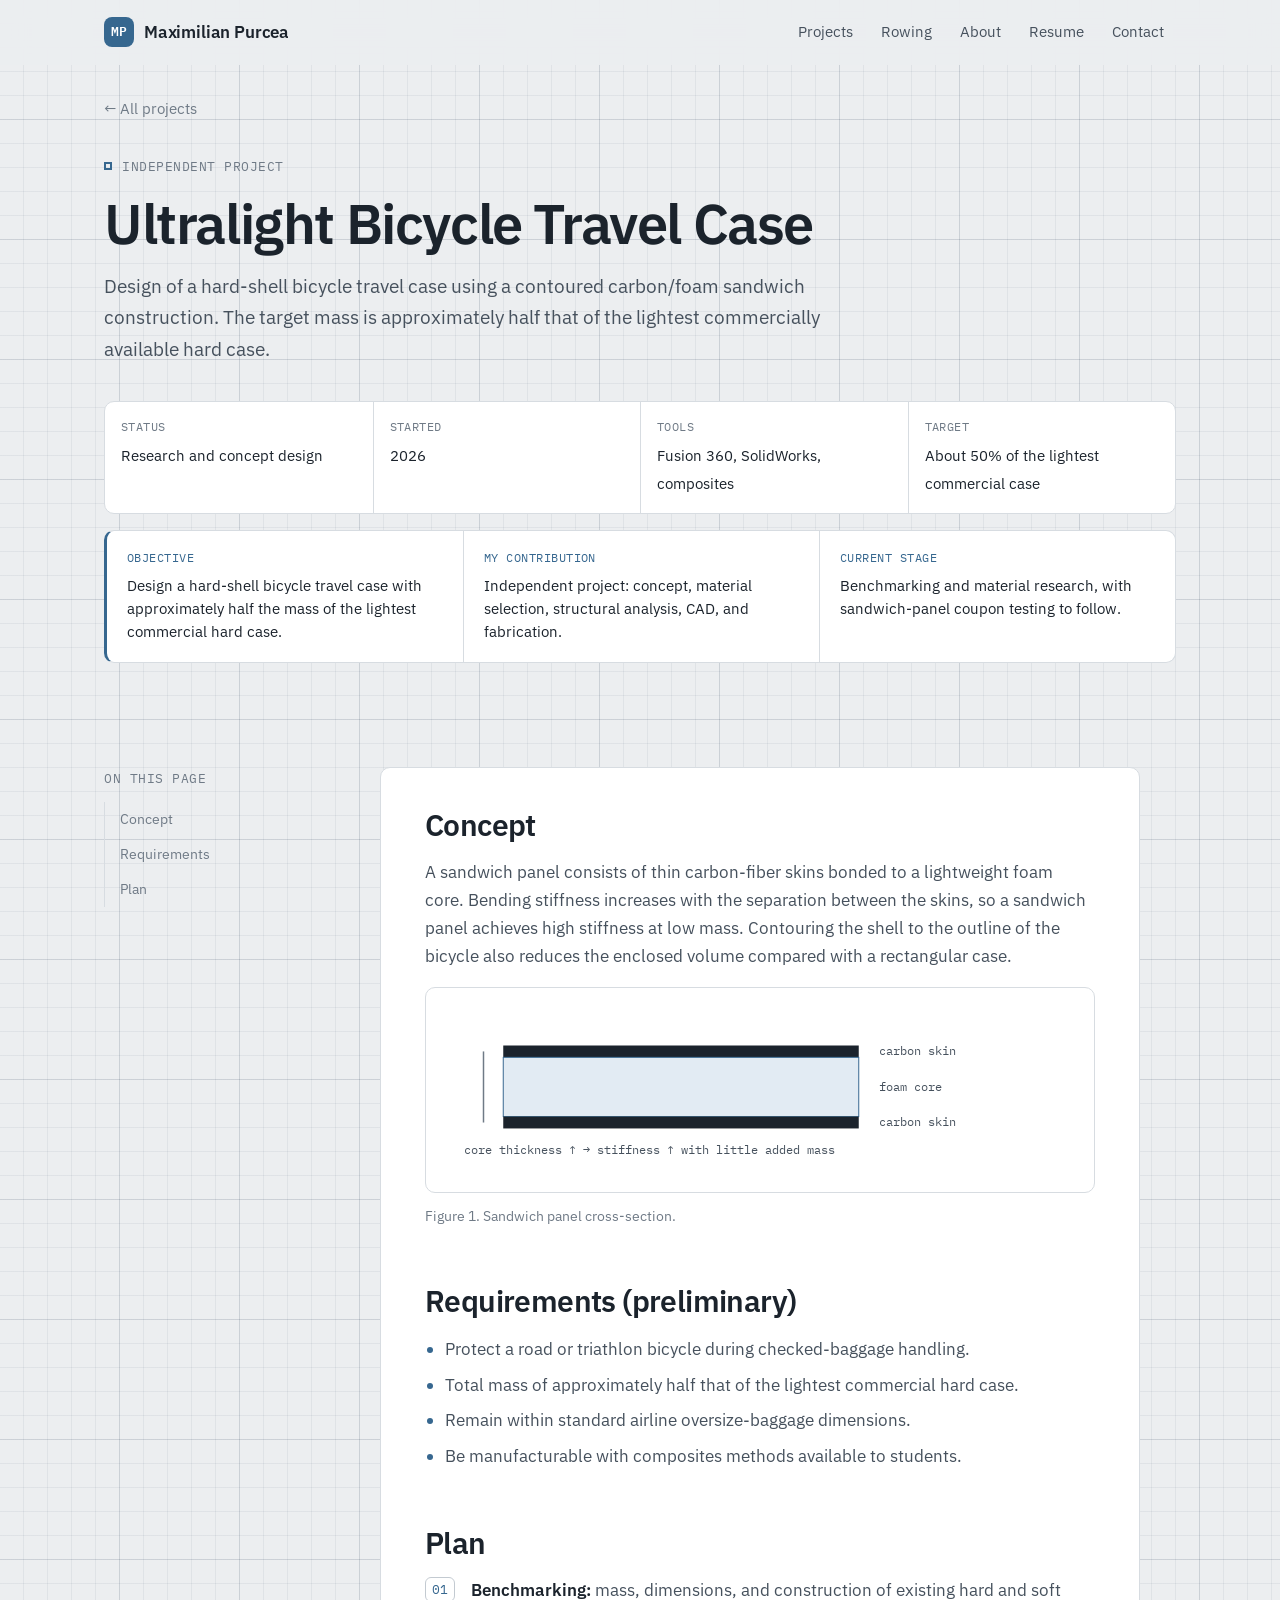
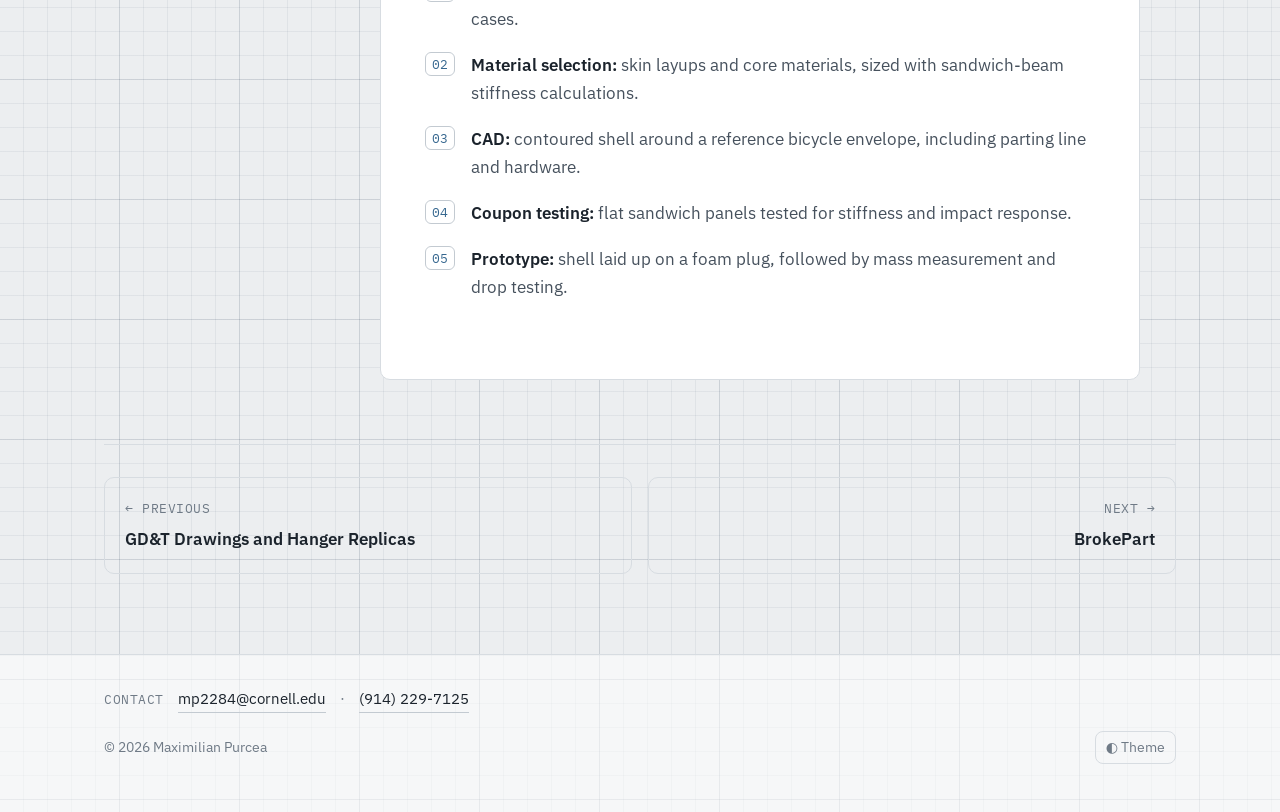
==== commit f835a0e8: "update" ====
--- a/projects/bike-travel-case.html
+++ b/projects/bike-travel-case.html
@@ -5,6 +5,12 @@
   <meta name="viewport" content="width=device-width, initial-scale=1">
   <title>Ultralight Bike Travel Case | Maximilian Purcea</title>
   <meta name="description" content="Independent project: a contoured carbon/foam sandwich bicycle travel case targeting half the mass of the lightest commercial hard case.">
+  <meta property="og:type" content="website">
+  <meta property="og:title" content="Ultralight Bike Travel Case | Maximilian Purcea">
+  <meta property="og:description" content="Independent project: a contoured carbon/foam sandwich bicycle travel case targeting half the mass of the lightest commercial hard case.">
+  <meta property="og:url" content="https://maxpurcea.github.io/projects/bike-travel-case.html">
+  <meta property="og:image" content="https://maxpurcea.github.io/img/og-image.png">
+  <meta name="twitter:card" content="summary_large_image">
   <link rel="icon" href="../img/favicon.svg" type="image/svg+xml">
   <link rel="preconnect" href="https://fonts.googleapis.com">
   <link rel="preconnect" href="https://fonts.gstatic.com" crossorigin>
@@ -42,6 +48,11 @@
       <div><span class="mono">Started</span><span>2026</span></div>
       <div><span class="mono">Tools</span><span>Fusion 360, SolidWorks, composites</span></div>
       <div><span class="mono">Target</span><span>About 50% of the lightest commercial case</span></div>
+    </div>
+    <div class="summary">
+      <div><span class="mono">Objective</span><p>Design a hard-shell bicycle travel case with approximately half the mass of the lightest commercial hard case.</p></div>
+      <div><span class="mono">My contribution</span><p>Independent project: concept, material selection, structural analysis, CAD, and fabrication.</p></div>
+      <div><span class="mono">Current stage</span><p>Benchmarking and material research, with sandwich-panel coupon testing to follow.</p></div>
     </div>
   </section>
 
--- a/css/style.css
+++ b/css/style.css
@@ -496,3 +496,11 @@
   .site-header, .site-footer, .toc, .next-prev, .hero-actions { display: none !important; }
   .reveal { opacity: 1 !important; transform: none !important; }
 }
+
+/* Project summary: objective / contribution / result, shown first on every project page */
+.summary { display: grid; grid-template-columns: repeat(3, 1fr); gap: 0; margin-top: 16px; background: var(--bg-card); border: 1px solid var(--line); border-left: 3px solid var(--accent); border-radius: var(--radius); }
+.summary div { padding: 18px 20px; min-width: 0; }
+.summary div + div { border-left: 1px solid var(--line); }
+.summary .mono { display: block; margin-bottom: 6px; font-size: 11.5px; color: var(--accent); }
+.summary p { margin: 0; font-size: 15px; line-height: 1.55; color: var(--ink); }
+@media (max-width: 760px) { .summary { grid-template-columns: 1fr; } .summary div + div { border-left: 0; border-top: 1px solid var(--line); } }
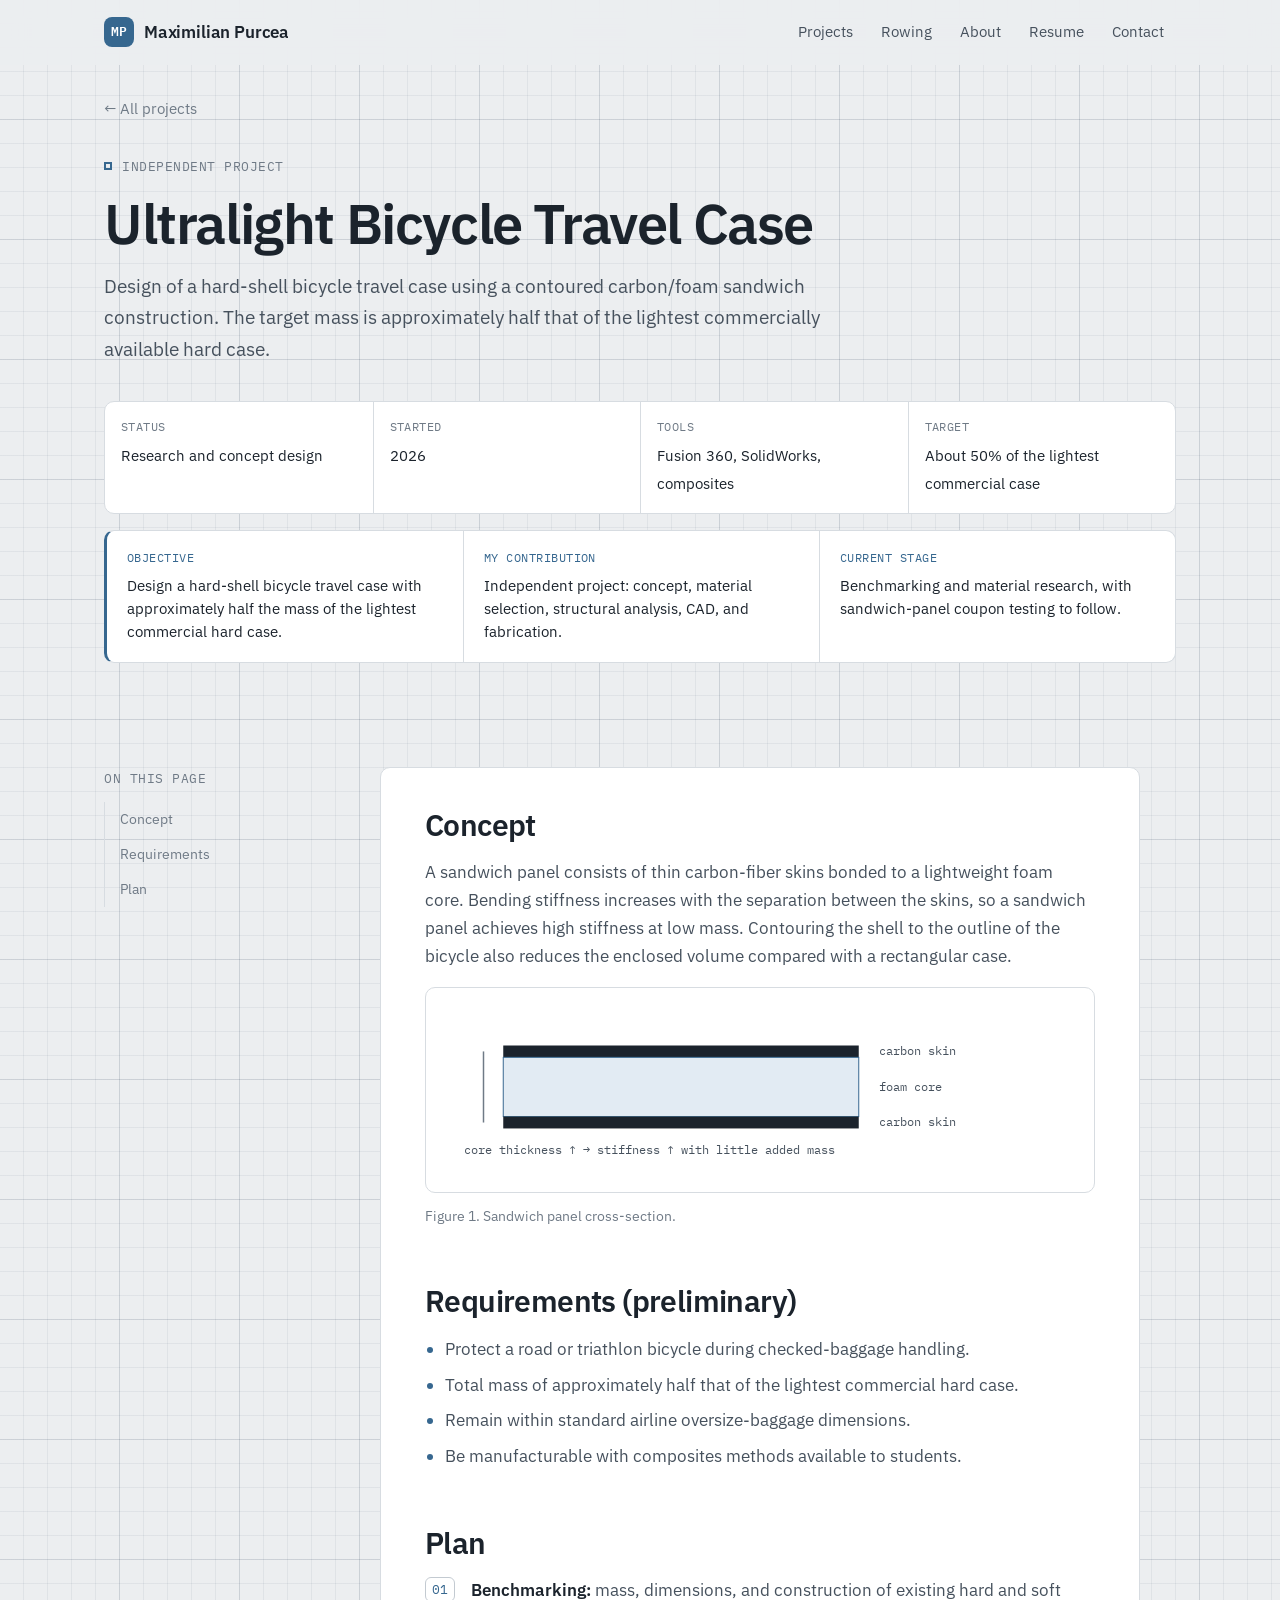
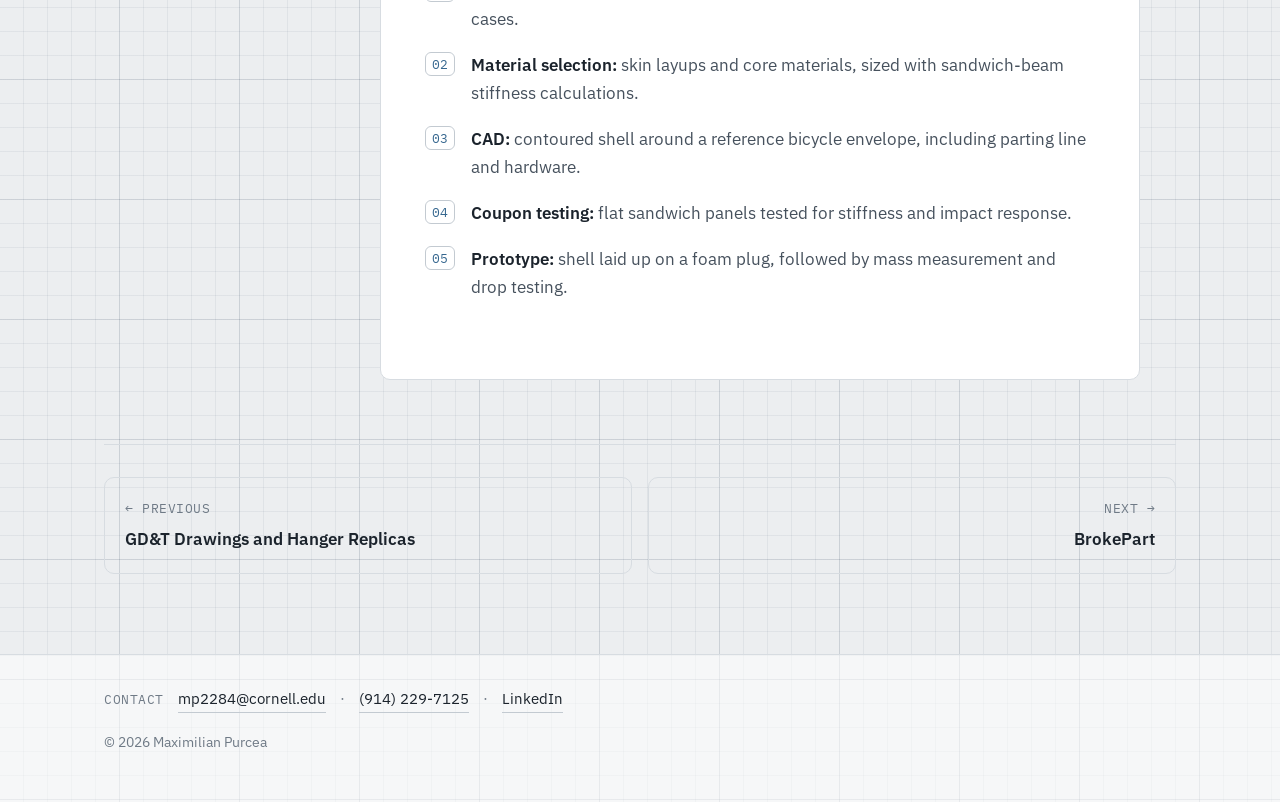
==== commit c9f19d01: "update" ====
--- a/projects/bike-travel-case.html
+++ b/projects/bike-travel-case.html
@@ -119,10 +119,11 @@
       <a href="mailto:mp2284@cornell.edu">mp2284@cornell.edu</a>
       <span class="sep" aria-hidden="true">·</span>
       <a href="tel:+19142297125">(914) 229-7125</a>
+      <span class="sep" aria-hidden="true">·</span>
+      <a href="https://www.linkedin.com/in/maximilianpurcea" target="_blank" rel="noopener">LinkedIn</a>
     </div>
     <div class="footer-meta">
       <span>© <span id="yr">2026</span> Maximilian Purcea</span>
-      <button class="theme-btn" id="theme-btn" type="button" aria-label="Toggle dark mode">◐ Theme</button>
     </div>
   </div>
 </footer>
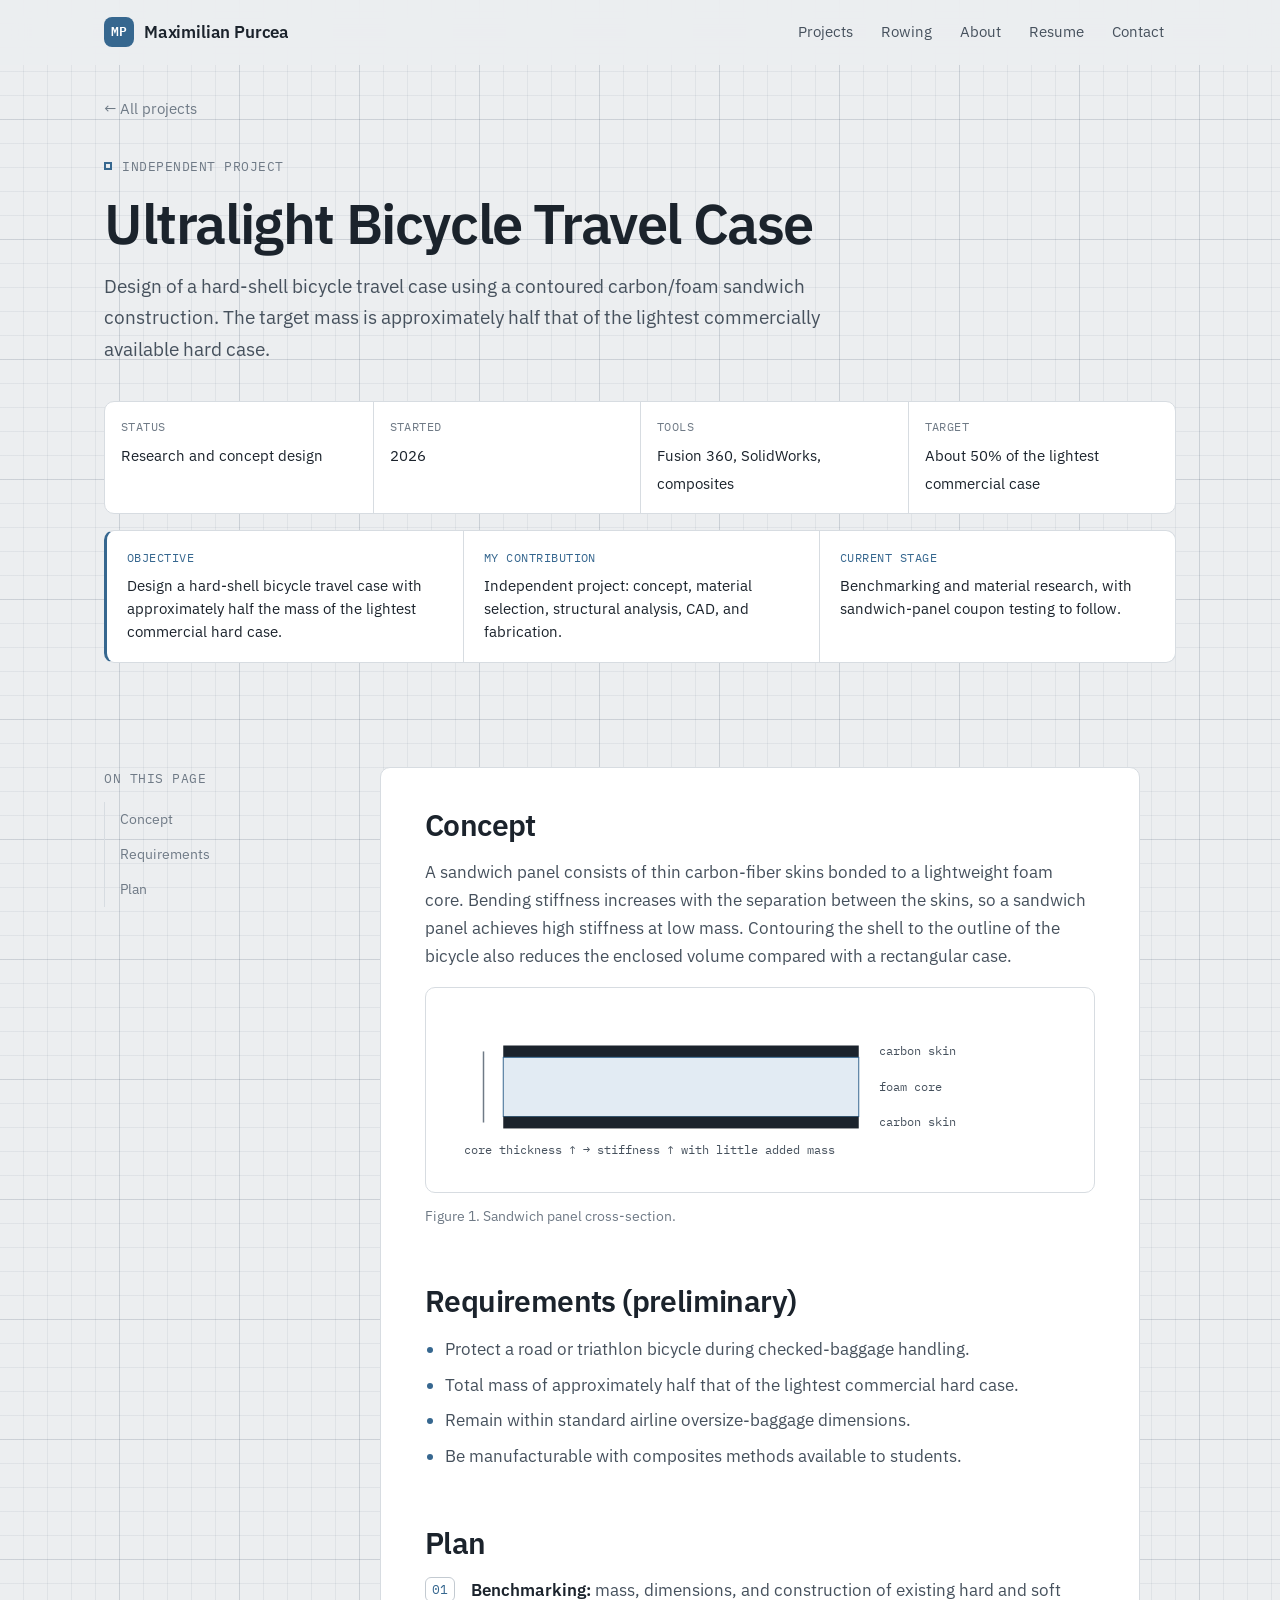
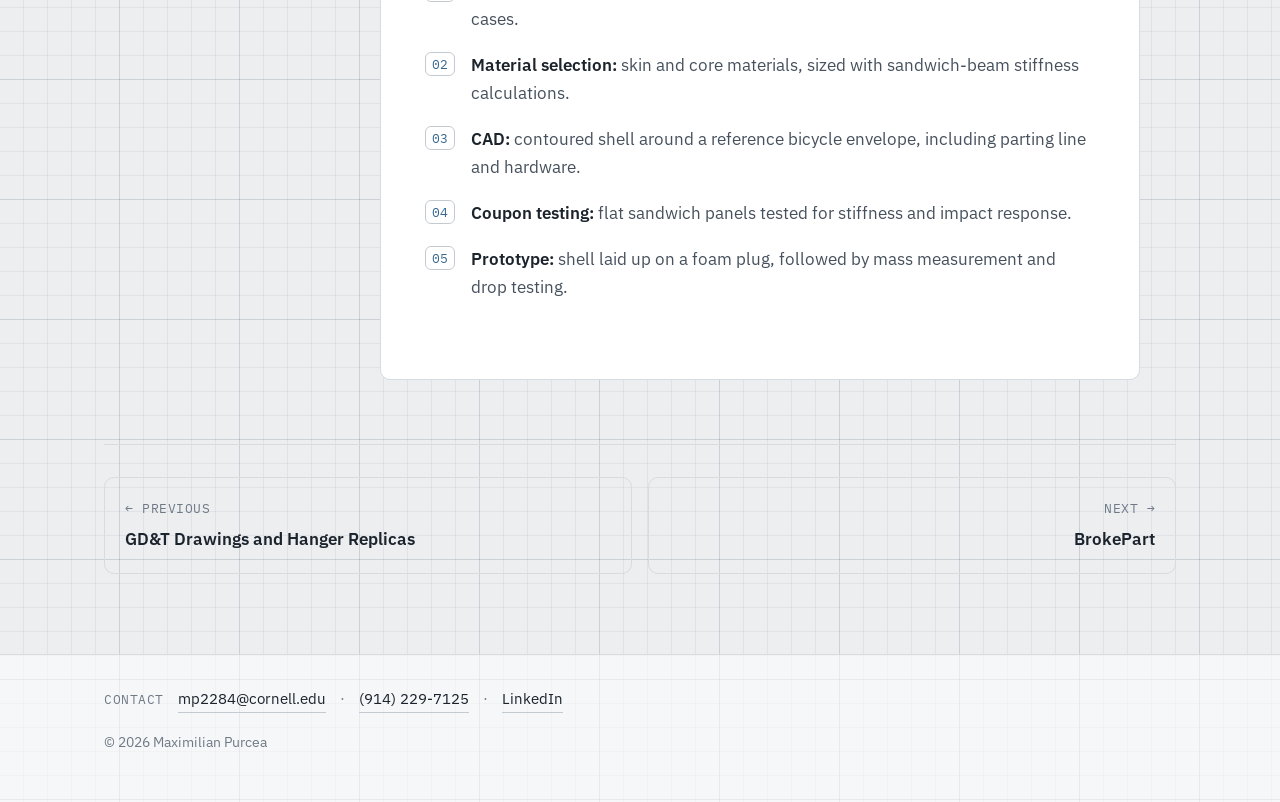
==== commit 51a8c5b0: "update" ====
--- a/projects/bike-travel-case.html
+++ b/projects/bike-travel-case.html
@@ -98,7 +98,7 @@
       <h2 id="plan">Plan</h2>
       <ol class="steps">
         <li><strong>Benchmarking:</strong> mass, dimensions, and construction of existing hard and soft cases.</li>
-        <li><strong>Material selection:</strong> skin layups and core materials, sized with sandwich-beam stiffness calculations.</li>
+        <li><strong>Material selection:</strong> skin and core materials, sized with sandwich-beam stiffness calculations.</li>
         <li><strong>CAD:</strong> contoured shell around a reference bicycle envelope, including parting line and hardware.</li>
         <li><strong>Coupon testing:</strong> flat sandwich panels tested for stiffness and impact response.</li>
         <li><strong>Prototype:</strong> shell laid up on a foam plug, followed by mass measurement and drop testing.</li>
--- a/css/style.css
+++ b/css/style.css
@@ -504,3 +504,14 @@
 .summary .mono { display: block; margin-bottom: 6px; font-size: 11.5px; color: var(--accent); }
 .summary p { margin: 0; font-size: 15px; line-height: 1.55; color: var(--ink); }
 @media (max-width: 760px) { .summary { grid-template-columns: 1fr; } .summary div + div { border-left: 0; border-top: 1px solid var(--line); } }
+
+/* Rowing section */
+#rowing .row-grid { display: grid; grid-template-columns: 1fr 1fr; gap: 64px; align-items: start; }
+.row-copy { min-width: 0; position: sticky; top: 104px; }
+.row-title { font-family: var(--font-sans); font-weight: 600; font-size: clamp(28px, 3.4vw, 40px); margin: 0 0 24px; }
+.row-copy p { color: var(--ink-2); font-size: 17.5px; line-height: 1.75; max-width: 60ch; margin: 0 0 20px; }
+.row-photos { display: grid; gap: 28px; min-width: 0; }
+.row-photos figure { margin: 0; }
+.row-photos img { width: 100%; aspect-ratio: 3 / 2; object-fit: cover; border-radius: var(--radius); border: 1px solid var(--line); }
+.row-photos figcaption { font-size: 13.5px; color: var(--ink-3); margin-top: 8px; }
+@media (max-width: 900px) { #rowing .row-grid { grid-template-columns: 1fr; gap: 32px; } .row-copy { position: static; } }
